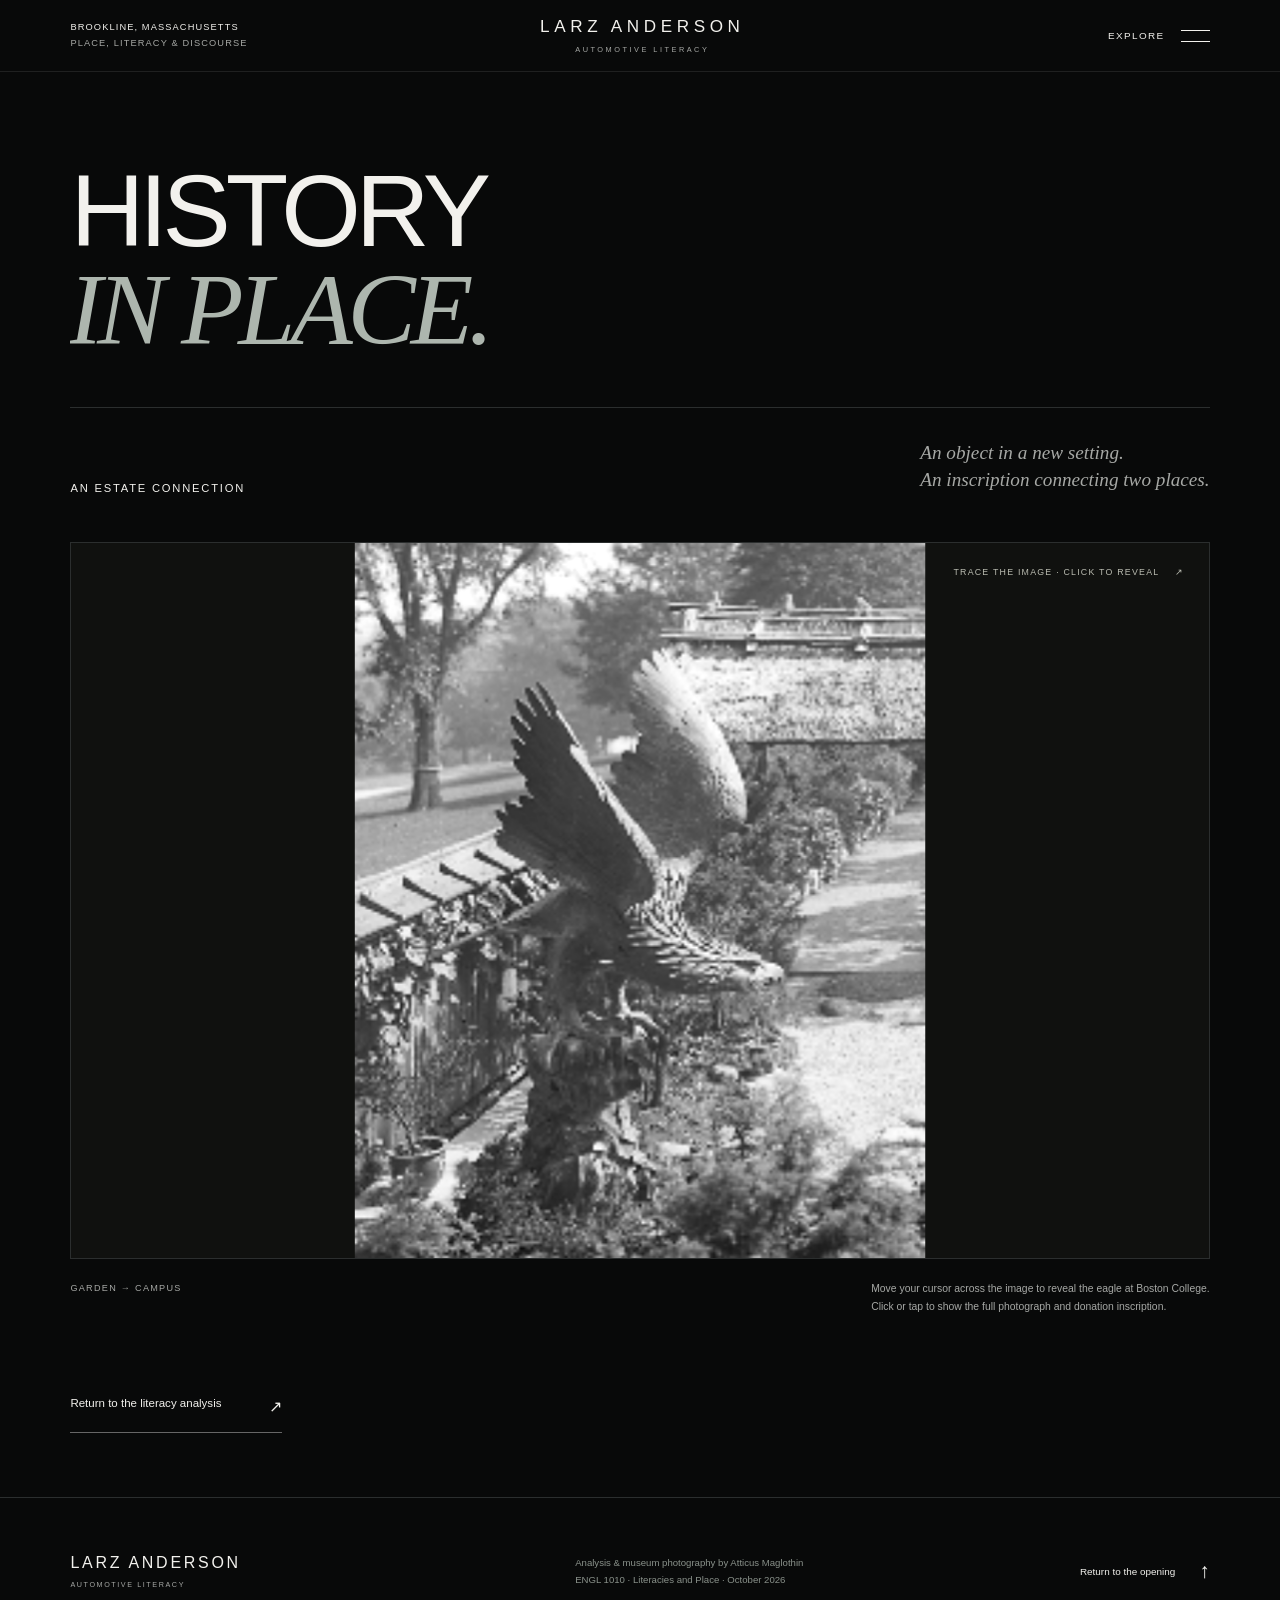
==== fun-facts.html @ d2d82627 "Replace fire intro with Huracan quote tow and add typographic tire trails" ====
<!doctype html><html lang="en"><head><meta charset="utf-8"><meta name="viewport" content="width=device-width, initial-scale=1, viewport-fit=cover"><meta name="theme-color" content="#080909"><meta name="description" content="A donation inscription connects the Larz Anderson Estate and Boston College."><title>An Estate Connection — Larz Anderson</title><link rel="stylesheet" href="styles.css?v=drive-20261023"><script src="script.js?v=discourse-20261013" defer></script><script type="module" src="fluid-reveal.js?v=liquid-size-20261013"></script><script type="module" src="car-cursor.mjs?v=quote-trails-20261023"></script><script type="module" src="scroll-scenes.mjs?v=scenes-1"></script></head><body class="facts-page"><a class="skip-link" href="#factsContent">Skip to content</a>
<header class="site-header" id="siteHeader">
 <a class="header-location" href="index.html#mainContent">Brookline, Massachusetts<span>Place, literacy &amp; discourse</span></a>
 <a class="site-title" href="index.html#scrollSequence" aria-label="Larz Anderson — Introduction">LARZ ANDERSON<span>AUTOMOTIVE LITERACY</span></a>
 <button class="menu-toggle" id="menuToggle" type="button" aria-label="Open navigation" aria-expanded="false" aria-controls="siteNavigation"><span class="menu-word">Explore</span><span class="menu-lines" aria-hidden="true"><i></i><i></i></span></button>
 <nav class="site-navigation" id="siteNavigation" aria-label="Main navigation" hidden>
  <div class="navigation-heading"><p class="eyebrow">Literacy at Larz Anderson</p><p>A place to learn automotive culture.</p></div>
  <div class="navigation-links">
   <a href="index.html#mainContent"><span>01</span>The argument<i>↗</i></a>
   <a href="index.html#museum"><span>02</span>Museum &amp; history<i>↗</i></a>
   <a href="index.html#analysis"><span>03</span>Language &amp; expertise<i>↗</i></a>
   <a href="index.html#place"><span>04</span>Place &amp; participation<i>↗</i></a>
   <a href="fun-facts.html"><span>05</span>Estate connection<i>↗</i></a>
  </div><p class="navigation-credit">Atticus Maglothin / ENGL 1010 / Fall 2026</p>
 </nav>
</header>
<main id="factsContent"><section class="section-wrap fact-introduction"><h1 data-text-reveal>HISTORY<br><em>IN PLACE.</em></h1><div class="fact-meta"><h2>An estate connection</h2><p>An object in a new setting.<br>An inscription connecting two places.</p></div></section>
<section class="section-wrap fact-stage" aria-label="Interactive eagle photograph"><button class="eagle-card" id="eagleReveal" type="button" aria-label="Reveal the Boston College eagle and its donation inscription: Donated by Larz Anderson Estate 1954" aria-pressed="false">
        <img class="eagle-base" src="assets/eagle-garden.jpg" alt="The eagle in the Andersons’ Japanese garden before its later setting at Boston College." width="201" height="252">
        <canvas class="eagle-canvas" aria-hidden="true"></canvas>
        <span class="eagle-hint">Trace the image · Click to reveal <span aria-hidden="true">↗</span></span>
        <span class="eagle-fallback-caption">Donated by Larz Anderson Estate <strong>1954</strong></span>
      </button><div class="fact-instruction"><span>Garden → Campus</span><p>Move your cursor across the image to reveal the eagle at Boston College.<br>Click or tap to show the full photograph and donation inscription.</p></div></section>
<div class="section-wrap fact-return"><a class="text-link" href="index.html#mainContent">Return to the literacy analysis <span>↗</span></a></div></main><footer class="site-footer"><a class="footer-wordmark" href="index.html#mainContent">LARZ ANDERSON<span>AUTOMOTIVE LITERACY</span></a><div><p>Analysis &amp; museum photography by Atticus Maglothin</p><p>ENGL 1010 · Literacies and Place · October 2026</p></div><a class="back-top" href="index.html#scrollSequence">Return to the opening <span>↑</span></a></footer></body></html>
---- styles.css ----
:root{--bg:#080909;--panel:#0e1011;--text:#f2f1ed;--muted:#a6a8a5;--line:#2b2e2e;--accent:#c1b399;--header-height:72px;--intro-scroll-length:580vh;--gutter:clamp(1.4rem,5.5vw,6rem);--ease:cubic-bezier(.2,.75,.2,1)}
.car-cursor-layer{position:fixed;inset:0;width:100vw;height:100vh;z-index:1000;pointer-events:none!important;user-select:none;contain:strict}.has-car-cursor,.has-car-cursor *{cursor:none!important}@media print{.car-cursor-layer{display:none!important}}
*{box-sizing:border-box}html{background:var(--bg);scroll-padding-top:calc(var(--header-height) + 22px)}body{margin:0;padding-top:var(--header-height);background:var(--bg);color:var(--text);font-family:"Helvetica Neue",Helvetica,Arial,sans-serif;-webkit-font-smoothing:antialiased}button,a{-webkit-tap-highlight-color:transparent}button{font:inherit}a{color:inherit;text-decoration:none}button{color:inherit}button,a,summary{touch-action:manipulation}a:focus-visible,button:focus-visible,summary:focus-visible{outline:1px solid var(--accent);outline-offset:7px}::selection{background:#c1b399;color:#080909}h1,h2,h3,p,figure{margin:0}em{font-family:Georgia,"Times New Roman",serif;font-weight:400}h1,h2,h3{font-weight:400}img{max-width:100%}.skip-link{position:fixed;z-index:200;top:-100px;left:1rem;padding:1rem;background:var(--text);color:var(--bg)}.skip-link:focus{top:1rem}
.site-header{position:fixed;inset:0 0 auto;height:var(--header-height);z-index:80;display:grid;grid-template-columns:1fr auto 1fr;align-items:center;padding:0 var(--gutter);border-bottom:1px solid #ffffff18;background:#080909;transition:background 250ms,border-color 250ms}.site-header.is-scrolled{background:#080909f2;backdrop-filter:blur(12px);border-color:#ffffff20}.header-location{justify-self:start;font-size:.58rem;letter-spacing:.12em;text-transform:uppercase;line-height:1.7}.header-location span{display:block;color:var(--muted)}.site-title{display:block;text-align:center;font-size:1.07rem;letter-spacing:.27em;font-weight:500;padding-left:.27em}.site-title span{display:block;margin-top:.45rem;font-size:.46rem;letter-spacing:.34em;color:var(--muted)}.menu-toggle{display:flex;align-items:center;gap:1rem;justify-self:end;background:none;border:0;padding:1rem 0 1rem 1rem;cursor:pointer}.menu-word{font-size:.62rem;letter-spacing:.14em;text-transform:uppercase}.menu-lines{width:29px;height:12px;display:flex;flex-direction:column;justify-content:space-between}.menu-lines i{display:block;width:100%;height:1px;background:var(--text);transition:transform 250ms}.menu-toggle[aria-expanded=true] .menu-lines i:first-child{transform:translateY(5.5px) rotate(45deg)}.menu-toggle[aria-expanded=true] .menu-lines i:last-child{transform:translateY(-5.5px) rotate(-45deg)}.menu-open{overflow:hidden}.site-navigation[hidden]{display:none}.site-navigation{position:fixed;top:var(--header-height);left:0;right:0;height:calc(100dvh - var(--header-height));background:#080909;display:grid;grid-template-columns:1fr 1.3fr;gap:4vw;align-content:center;padding:4vh var(--gutter);overflow:auto;animation:menuIn .35s var(--ease)}.navigation-heading>p:last-child{font:italic clamp(1.3rem,2.7vw,2.7rem)/1.3 Georgia,serif;max-width:10ch;margin-top:1.8rem;color:#b9b9b3}.navigation-links a{display:flex;align-items:baseline;gap:1.2rem;padding:clamp(.8rem,2.2vh,1.4rem) 0;border-bottom:1px solid var(--line);font-size:clamp(1.2rem,2.8vw,2.6rem);letter-spacing:-.035em;transition:color .2s}.navigation-links a>span{font:400 .58rem Arial,sans-serif;letter-spacing:.04em;color:var(--muted)}.navigation-links a i{font-size:1.1rem;margin-left:auto;font-style:normal;color:#888e8a;transition:transform .3s}.navigation-links a:hover{color:var(--accent)}.navigation-links a:hover i{transform:translate(4px,-4px)}.navigation-credit{grid-column:1/-1;font-size:.58rem;letter-spacing:.1em;text-transform:uppercase;color:var(--muted);margin-top:2rem}@keyframes menuIn{from{opacity:0;transform:translateY(-10px)}to{opacity:1;transform:none}}
.loading-screen{position:fixed;inset:0;z-index:90;background:#080909;display:flex;align-items:center;justify-content:center;flex-direction:column;transition:opacity .45s,visibility .45s}.loading-screen.is-hidden{opacity:0;visibility:hidden;pointer-events:none}.loading-name{font-size:clamp(1rem,2.4vw,1.8rem);letter-spacing:.3em}.loading-label{font-size:.5rem;letter-spacing:.25em;text-transform:uppercase;color:var(--muted)}.loading-line{width:100px;height:1px;margin:2rem 0;background:#333;position:relative;overflow:hidden}.loading-line:after{content:"";position:absolute;inset:0;background:#ddd;animation:loadLine 1.5s infinite cubic-bezier(.4,0,.2,1)}@keyframes loadLine{from{transform:translateX(-101%)}to{transform:translateX(101%)}}
.scroll-sequence{height:var(--intro-scroll-length);background:#000}.intro-stage{position:sticky;top:var(--header-height);height:calc(100svh - var(--header-height));overflow:hidden}.intro-video{width:100%;height:100%;object-fit:contain;background:#000;pointer-events:none}.intro-bottom{position:absolute;inset:auto var(--gutter) 2.5rem;display:flex;align-items:center;justify-content:space-between;gap:1rem}.scroll-cue{display:flex;align-items:center;gap:1rem;font-size:.58rem;text-transform:uppercase;letter-spacing:.14em;text-shadow:0 1px 8px #000}.scroll-cue{transition:opacity .3s}.scroll-cue.is-hidden{opacity:0}.scroll-cue-line{display:block;width:1px;height:40px;background:linear-gradient(#fff,#ffffff20)}.intro-progress{position:absolute;bottom:0;left:0;right:0;height:2px;background:#ffffff16}.intro-progress span{display:block;height:100%;transform:scaleX(0);transform-origin:left;background:var(--accent)}.intro-unavailable{height:calc(100svh - var(--header-height))}
main{position:relative;background:var(--bg)}.project-hero{min-height:760px;height:calc(100svh + 60px);max-height:1100px;position:relative;display:flex;align-items:flex-end;isolation:isolate;overflow:hidden}.hero-photo-open{position:absolute;inset:0;z-index:-2;display:block;width:100%;height:100%;padding:0;border:0;border-radius:0;background:none;cursor:zoom-in}.hero-photo-open:focus-visible{outline-offset:-8px}.hero-image{position:absolute;inset:0;width:100%;height:100%;object-fit:cover;object-position:center 43%;z-index:-2}.hero-shade{pointer-events:none;position:absolute;inset:0;z-index:-1;background:linear-gradient(180deg,#08090920 0%,#08090910 20%,#08090990 54%,#080909f0 100%)}.hero-content{pointer-events:none;width:100%;padding:6rem var(--gutter) 4.5rem}.eyebrow{font-size:.61rem;line-height:1.7;letter-spacing:.17em;text-transform:uppercase;color:var(--accent)}.hero-content>.eyebrow{color:#deded7}.hero-content h1{font-size:clamp(4rem,10.1vw,10rem);line-height:.91;letter-spacing:-.065em;font-weight:400;margin-top:2.6rem}.hero-content h1>span{color:#ffffffd1}.hero-bottom{display:flex;justify-content:space-between;align-items:flex-end;margin-top:2.6rem;gap:2rem}.hero-bottom>p:first-child{font-size:clamp(1.1rem,1.9vw,1.7rem);line-height:1.45;letter-spacing:-.015em}.hero-bottom em{color:#c4c5bd}.hero-byline{font-size:.58rem;letter-spacing:.14em;text-transform:uppercase;line-height:1.9;color:#b6bbb5}.chapter-nav{display:grid;grid-template-columns:repeat(4,1fr);margin:0 var(--gutter);border-bottom:1px solid var(--line)}.chapter-nav a{position:relative;display:flex;align-items:center;gap:1.1rem;padding:1.9rem .7rem;font-size:.69rem;color:var(--muted)}.chapter-nav a>span{font-size:.52rem;color:var(--accent)}.chapter-nav a:after{content:"";position:absolute;bottom:-1px;height:1px;background:var(--text);left:0;width:100%;transform:scaleX(0);transform-origin:left;transition:transform .3s}.chapter-nav a:hover:after,.chapter-nav a[aria-current]:after{transform:scaleX(1)}.chapter-nav a:hover,.chapter-nav a[aria-current]{color:var(--text)}
.section-wrap{max-width:1600px;width:100%;margin-inline:auto;padding-inline:var(--gutter)}.introduction{display:grid;grid-template-columns:1fr 1fr;gap:8vw;padding-block:clamp(6rem,11vw,11rem)}.introduction h2{font-size:clamp(2.5rem,4.6vw,4.7rem);line-height:1.03;letter-spacing:-.045em;margin-top:2rem}.introduction h2 em{letter-spacing:-.065em;color:#b8bcb6}.prose{font-size:clamp(.97rem,1.08vw,1.07rem);line-height:1.9;color:#bdc1bc;max-width:68ch}.prose p{margin-bottom:1.7rem}.prose p:last-child{margin-bottom:0}.prose a{text-decoration:underline;text-underline-offset:.2em}.chapter{padding-block:clamp(4rem,7vw,7rem);border-top:1px solid var(--line);overflow:clip}.chapter-heading{margin-bottom:clamp(3rem,6vw,6rem)}.chapter-heading .eyebrow span{display:inline-block;margin-right:1rem;color:#f2f1ed}.chapter-heading h2{margin-top:2rem;font-size:clamp(3.5rem,7.5vw,7.6rem);line-height:.94;letter-spacing:-.05em}.chapter-heading h2 em{letter-spacing:-.07em;color:#b4b9b2}.chapter-tonal{background:#0e1011}.cinema-wide{padding:0 2vw}.cinema-wide .photo-open{aspect-ratio:2/1}.cinema-wide .photo-open img{width:100%;height:100%;object-fit:cover;object-position:center 45%}.cinema-wide figcaption{padding-inline:3.5vw}.split-story{display:grid;grid-template-columns:minmax(0,1fr) minmax(0,1fr);gap:clamp(2.5rem,7vw,7rem);align-items:start;margin-top:clamp(4rem,7vw,7rem)}.split-story>.project-photo,.split-story>.portrait-column{position:sticky;top:120px}.portrait-column{width:78%;margin-inline:auto}.portrait img{max-height:740px;object-fit:contain;width:100%;background:#090a0a}.offset-gallery{display:grid;grid-template-columns:1.6fr 1fr;align-items:end;gap:8vw;margin-top:clamp(5rem,9vw,9rem)}.image-note{font-size:clamp(1.2rem,2.6vw,2.5rem);letter-spacing:-.03em;line-height:1.4;padding-bottom:2rem}.image-note em{color:var(--muted)}.discourse-story{margin-top:0}.story-gap{margin-top:clamp(6rem,10vw,10rem)}.split-story h3{margin:1.8rem 0 2.1rem;font-size:clamp(1.8rem,3.4vw,3.3rem);line-height:1.09;letter-spacing:-.04em}.detail-gallery{display:grid;grid-template-columns:1fr 1fr;gap:2rem;margin-top:clamp(5rem,9vw,9rem)}.detail-gallery>.project-photo:nth-child(2){padding-top:8rem}.place-story{margin-top:0}.place-story>.portrait{width:75%;margin-left:auto}.closing-statement{margin-top:clamp(6rem,11vw,11rem);padding-top:clamp(4rem,7vw,7rem);border-top:1px solid var(--line);text-align:center}.closing-statement h3{font-size:clamp(2.5rem,6vw,6rem);line-height:1.03;letter-spacing:-.045em;margin-top:2rem}.closing-statement .prose{margin:3.5rem auto 0;text-align:left;max-width:76ch}
.project-photo{margin:0;min-width:0}.photo-open{display:block;position:relative;width:100%;padding:0;border:0;border-radius:0;background:#16191a;overflow:hidden;cursor:zoom-in;text-align:left}.photo-open img{display:block;width:100%;height:auto;transform:scale(1);transition:transform 1.1s var(--ease)}.photo-open:hover img{transform:scale(1.025)}.project-photo figcaption{display:flex;justify-content:space-between;gap:1rem;margin-top:1rem;color:#a8ada7;font-size:.57rem;line-height:1.7;letter-spacing:.04em}.project-photo figcaption span{color:#777e77;white-space:nowrap}.media-frame.is-pending{clip-path:inset(0 100% 0 0)}.media-frame.is-pending img{transform:scale(1.07)}.media-frame.is-revealed{animation:imageWipe 950ms var(--ease) both}.media-frame.is-revealed img{animation:imageSettle 1.45s var(--ease) backwards}[data-text-reveal].is-pending{opacity:0;transform:translateY(24px)}[data-text-reveal].is-revealed{animation:textEnter .8s var(--ease) both}@keyframes imageWipe{from{clip-path:inset(0 100% 0 0)}to{clip-path:inset(0 0 0 0)}}@keyframes imageSettle{from{transform:scale(1.07)}to{transform:scale(1)}}@keyframes textEnter{from{opacity:0;transform:translateY(24px)}to{opacity:1;transform:translateY(0)}}
.fact-teaser{display:flex;justify-content:space-between;align-items:flex-end;gap:3rem;padding:clamp(5rem,9vw,9rem) var(--gutter);background:linear-gradient(110deg,#171b1d,#0a0b0c);border-block:1px solid #ffffff1c;overflow:hidden}.teaser-title{font-size:clamp(3rem,6vw,6rem);line-height:.98;letter-spacing:-.05em;margin-top:2rem}.teaser-title em{color:#aeb7b2;transition:color .3s}.teaser-link{display:flex;align-items:center;gap:2rem;white-space:nowrap;font-size:.65rem;letter-spacing:.08em;padding-bottom:.8rem;border-bottom:1px solid #777e77}.teaser-link i{font:normal 1.6rem Arial;transition:transform .3s}.fact-teaser:hover i{transform:translate(4px,-4px)}.fact-teaser:hover em{color:var(--text)}.project-about{display:grid;grid-template-columns:1fr 1fr;gap:8vw;padding-block:clamp(5rem,8vw,8rem)}.project-about h2{margin-top:1.7rem;font-size:clamp(2rem,3.6vw,3.5rem);line-height:1.1;letter-spacing:-.04em}.photo-credit{margin-top:2rem;color:#7f8881;font-size:.65rem;line-height:1.8}.sources-section{padding-bottom:6rem}.sources-disclosure{margin-top:1rem;border-block:1px solid var(--line)}.sources-disclosure summary{display:flex;align-items:center;justify-content:space-between;list-style:none;cursor:pointer;padding:2rem 0}.sources-disclosure summary::-webkit-details-marker{display:none}.sources-disclosure h2{font-size:clamp(1.8rem,2.9vw,2.6rem);letter-spacing:-.035em}.disclosure-icon{font-size:1.8rem;color:var(--muted);font-weight:200;transition:transform .25s}.sources-disclosure[open] .disclosure-icon{transform:rotate(45deg)}.works-cited{list-style:none;max-width:95ch;padding:0 0 2rem;margin:0;display:grid;gap:1.5rem;font-size:.83rem;line-height:1.85;color:var(--muted)}.works-cited li{padding-left:1.3rem;text-indent:-1.3rem;overflow-wrap:anywhere}.works-cited a{color:#c1b399;text-decoration:underline;text-underline-offset:.2em}.site-footer{display:grid;grid-template-columns:1fr 1fr auto;align-items:center;gap:3rem;border-top:1px solid var(--line);padding:3.5rem var(--gutter)}.footer-wordmark{font-size:1rem;letter-spacing:.17em}.footer-wordmark span{display:block;font-size:.45rem;margin-top:.5rem;color:var(--muted);letter-spacing:.22em}.site-footer p{font-size:.6rem;color:#8a928b;line-height:1.8}.back-top{font-size:.62rem;display:flex;align-items:center;gap:1.5rem}.back-top span{font-size:1.3rem}.photo-viewing{overflow:hidden}.photo-dialog{width:min(1500px,96vw);max-width:none;max-height:96svh;padding:4rem 2rem 1.5rem;background:#080909;color:var(--text);border:1px solid #ffffff30}.photo-dialog:not([open]){display:none}.photo-dialog::backdrop{background:#000e;backdrop-filter:blur(6px)}.photo-dialog figure{margin:0}.photo-dialog img{display:block;width:100%;height:76svh;object-fit:contain}.photo-dialog figcaption{font-size:.68rem;color:var(--muted);margin-top:1rem;line-height:1.6}.photo-close{position:absolute;top:.5rem;right:1rem;display:flex;gap:1.5rem;align-items:center;background:none;border:0;padding:.6rem;font-size:.6rem;text-transform:uppercase;letter-spacing:.1em;cursor:pointer}.photo-close span{font-size:1.7rem}
.fact-introduction{padding-top:clamp(4rem,7vw,7rem);padding-bottom:3rem}.fact-introduction h1{font-size:clamp(3.5rem,8vw,8rem);line-height:.96;letter-spacing:-.05em;margin-top:2rem}.fact-introduction h1 em{color:#adb6ae}.fact-meta{display:flex;justify-content:space-between;gap:2rem;align-items:end;margin-top:3rem;border-top:1px solid var(--line);padding-top:2rem}.fact-meta h2{font-size:.7rem;letter-spacing:.16em;text-transform:uppercase}.fact-meta>p{font:italic 1.2rem/1.4 Georgia,serif;color:var(--muted)}.eagle-card{position:relative;width:100%;height:clamp(440px,56vw,780px);display:block;overflow:hidden;padding:0;border:1px solid var(--line);border-radius:0;background:#10110f;color:var(--text);cursor:crosshair;touch-action:pan-y;user-select:none;-webkit-user-select:none}.eagle-base,.eagle-canvas{position:absolute;inset:0;width:100%;height:100%}.eagle-base{object-fit:contain;filter:grayscale(1);pointer-events:none}.eagle-canvas{pointer-events:none}.eagle-hint{position:absolute;top:1.5rem;right:1.5rem;display:flex;gap:1rem;font-size:.55rem;letter-spacing:.14em;text-transform:uppercase;color:#bbbdb2;pointer-events:none;transition:opacity .2s}.eagle-card:hover .eagle-hint,.eagle-card.is-revealed .eagle-hint{opacity:0}.eagle-fallback-caption{display:none}.eagle-card.has-image-error .eagle-fallback-caption{display:block;position:absolute;bottom:2rem;width:100%;text-align:center;font:1.5rem Georgia,serif}.eagle-fallback-caption strong{display:block;font-size:3rem;font-weight:400}.fact-instruction{display:flex;justify-content:space-between;gap:2rem;margin-top:1.3rem;color:var(--muted);font-size:.65rem;line-height:1.8}.fact-instruction>span{font-size:.57rem;letter-spacing:.14em;text-transform:uppercase}.fact-return{padding-block:4rem}.text-link{display:inline-flex;gap:3rem;font-size:.72rem;padding:1rem 0;border-bottom:1px solid #666}.text-link span{font-size:1rem}
@media(min-width:1700px){.hero-content{max-width:1700px;margin:auto}.fact-teaser{padding-inline:max(var(--gutter),calc((100vw - 1420px)/2))}}
@media(max-width:1000px){.header-location{font-size:.48rem}.site-title{font-size:.85rem}.split-story{gap:3rem}.portrait-column{width:90%}.site-footer{grid-template-columns:1fr 1fr}.back-top{grid-column:1/-1}.navigation-heading{display:none}.site-navigation{grid-template-columns:1fr}.navigation-links{max-width:750px;width:100%;margin:auto}}
@media(max-width:760px){:root{--header-height:64px;--intro-scroll-length:480vh;--gutter:1.4rem}html{scroll-padding-top:calc(var(--header-height) + 18px)}.site-header{grid-template-columns:1fr auto;padding-inline:1.3rem}.header-location{display:none}.site-title{text-align:left;justify-self:start;font-size:.81rem;letter-spacing:.18em;padding:0}.site-title span{font-size:.39rem;letter-spacing:.22em}.menu-word{display:none}.menu-toggle{padding:1rem}.menu-lines{width:24px}.site-navigation{padding:1.5rem var(--gutter)}.navigation-links a{font-size:1.55rem;padding:1.1rem 0}.navigation-credit{font-size:.5rem;margin-top:1rem}.intro-bottom{bottom:1.6rem;gap:.7rem}.scroll-cue{font-size:.48rem;letter-spacing:.08em;gap:.7rem}.scroll-cue-line{height:25px}.project-hero{min-height:650px;max-height:850px;height:90svh}.hero-image{object-position:49% center}.hero-content{padding:4rem var(--gutter) 2.8rem}.hero-content>.eyebrow{font-size:.47rem;letter-spacing:.09em}.hero-content h1{font-size:clamp(2.5rem,11.7vw,5.5rem);margin-top:1.8rem;letter-spacing:-.055em}.hero-bottom{align-items:start;flex-direction:column;gap:1.5rem;margin-top:1.9rem}.hero-bottom>p:first-child{font-size:1.15rem}.hero-byline{font-size:.46rem;line-height:1.7}.chapter-nav{grid-template-columns:1fr 1fr}.chapter-nav a{padding:1.2rem .2rem;font-size:.6rem;gap:.8rem;border-bottom:1px solid var(--line)}.chapter-nav a:after{bottom:0}.chapter-nav{border-bottom:0}.introduction,.split-story,.project-about{grid-template-columns:1fr;gap:2.5rem}.introduction{padding-block:5rem}.introduction h2{font-size:clamp(2.6rem,10vw,3.1rem)}.prose{font-size:.97rem;line-height:1.85}.chapter-heading h2{font-size:clamp(2.5rem,11.6vw,5.5rem)}.chapter-heading{margin-bottom:3rem}.eyebrow{font-size:.51rem;letter-spacing:.12em}.chapter{padding-block:4rem}.cinema-wide{padding-inline:0}.cinema-wide .photo-open{aspect-ratio:1.3/1}.cinema-wide figcaption{padding-inline:var(--gutter)}.split-story{margin-top:3rem}.split-story>.project-photo,.split-story>.portrait-column{position:static}.split-story>.portrait-column{order:2;width:82%;max-width:370px}.portrait img{max-height:540px}.offset-gallery{grid-template-columns:1fr;gap:2rem;margin-top:4rem}.image-note{font-size:1.8rem;padding:0}.discourse-story{margin-top:0}.story-gap{margin-top:5rem}.story-gap>.project-photo{order:2}.detail-gallery{grid-template-columns:1fr;gap:2.5rem;margin-top:4rem}.detail-gallery>.project-photo:nth-child(2){padding-top:0}.place-story>.portrait{width:82%;margin:auto;max-width:370px}.project-photo figcaption{font-size:.52rem;gap:.5rem}.project-photo figcaption span{font-size:.45rem}.closing-statement{margin-top:5rem;padding-top:4rem}.closing-statement h3{font-size:2.8rem}.closing-statement .prose{margin-top:2.5rem}.fact-teaser{align-items:start;flex-direction:column;padding-block:4.5rem;gap:2.5rem}.teaser-title{font-size:3.4rem}.teaser-link{font-size:.6rem}.project-about{padding-block:4.5rem}.sources-section{padding-bottom:4rem}.works-cited{font-size:.77rem}.site-footer{grid-template-columns:1fr;gap:2rem;padding-block:3rem}.photo-dialog{width:100vw;max-height:100svh;padding:4rem .7rem 1rem}.photo-dialog img{height:70svh}.fact-introduction{padding-top:4rem}.fact-introduction h1{font-size:clamp(3rem,12vw,5.2rem)}.fact-meta{align-items:start;flex-direction:column;gap:1.2rem;margin-top:2rem}.fact-meta>p{font-size:1rem}.eagle-card{height:470px;cursor:pointer}.eagle-hint{font-size:0;right:1rem;top:1rem}.eagle-hint:before{content:'Tap to reveal';font-size:.5rem}.eagle-hint>span{display:none}.fact-instruction{flex-direction:column;gap:.7rem}.fact-instruction p{font-size:.6rem}}
@media(prefers-reduced-motion:reduce){:root{--intro-scroll-length:calc(100svh - var(--header-height))}*,*:before,*:after{animation:none!important;transition:none!important;scroll-behavior:auto!important}.scroll-cue,.intro-progress{display:none}.intro-bottom{justify-content:flex-end}.media-frame.is-pending,[data-text-reveal].is-pending{clip-path:none;opacity:1;transform:none}.media-frame img,.photo-open:hover img{transform:none}.eagle-hint{font-size:0}.eagle-hint:before{content:'Select to reveal';font-size:.55rem}}
@media print{body{padding-top:0}.site-header,.scroll-sequence,.chapter-nav,.fact-teaser,.site-footer,.photo-dialog,.skip-link{display:none!important}body,main,.chapter-tonal{background:#fff;color:#000}.project-hero{height:auto;min-height:0;padding:2rem 0}.hero-image,.hero-shade{display:none}.hero-content{padding:0}.hero-content h1,.hero-content h1>span{font-size:40pt;color:#000}.prose,.eyebrow,.hero-bottom em,.hero-byline{color:#333}.media-frame.is-pending,[data-text-reveal].is-pending{clip-path:none;opacity:1;transform:none}.section-wrap{padding:1rem}.chapter{padding:2rem 0}.split-story>.project-photo,.split-story>.portrait-column{position:static}.chapter-heading h2{font-size:30pt}.sources-disclosure>ol{display:block!important}.sources-disclosure summary{display:block}}

/* Titles stand on their own, without numbered labels. */
.introduction h2,.chapter-heading h2,.fact-introduction h1,.closing-statement h3,.project-about h2,.teaser-title,.hero-content h1{margin-top:0}
.split-story h3{margin-top:0}

.has-scroll-scenes [data-scene="history"] .media-frame.is-revealed{animation:historyShutter 1.1s var(--ease) both}
.has-scroll-scenes [data-scene="discourse"] .media-frame.is-revealed{animation:discourseDiagonal 1.05s var(--ease) both}
.has-scroll-scenes [data-scene="place"] .media-frame.is-revealed{animation:placeCurtain 1.1s var(--ease) both}
.has-scroll-scenes [data-scene="introduction"] [data-text-reveal].is-revealed{animation:introductionTitle .9s var(--ease) both}
.has-scroll-scenes [data-scene="history"] [data-text-reveal].is-revealed{animation:historyTitle .95s var(--ease) both}
.has-scroll-scenes [data-scene="discourse"] [data-text-reveal].is-revealed{animation:discourseTitle .9s var(--ease) both}
.has-scroll-scenes [data-scene="place"] [data-text-reveal].is-revealed{animation:placeTitle 1s var(--ease) both}
.has-scroll-scenes [data-scene="facts-title"] [data-text-reveal].is-revealed{animation:introductionTitle 1s var(--ease) both}
.has-scroll-scenes .chapter-heading h2 em,.has-scroll-scenes .fact-introduction h1 em{display:inline-block}
.has-scroll-scenes [data-scene="history"] .chapter-heading h2 em{translate:var(--scene-drift,0px) 0}
.has-scroll-scenes [data-scene="discourse"] .chapter-heading h2 em{translate:calc(-1 * var(--scene-drift,0px)) 0}
.has-scroll-scenes [data-scene="place"] .chapter-heading h2 em{translate:0 calc(var(--scene-drift,0px) * .5)}
.has-scroll-scenes [data-scene="facts-title"] h1 em{translate:calc(-1 * var(--scene-drift,0px)) 0}
.has-scroll-scenes .scene-pending{opacity:0;transform:translateY(16px)}
.has-scroll-scenes .scene-visible{animation:proseFlow .75s var(--ease) both;animation-delay:var(--scene-delay,0ms)}
.has-scroll-scenes [data-scene="discourse"] .prose>.scene-visible{animation-name:discourseFlow}
.has-scroll-scenes [data-scene="teaser"] .teaser-title.scene-visible{animation:teaserTitle 1s var(--ease) both}
.has-scroll-scenes [data-scene="about"] h2.scene-visible{animation:historyTitle .9s var(--ease) both}
.has-scroll-scenes [data-scene="facts-photo"].scene-pending{transform:none;clip-path:inset(10% 24%)}
.has-scroll-scenes [data-scene="facts-photo"].scene-visible{animation:factFrame 1.05s var(--ease) both}
@keyframes historyShutter{from{clip-path:inset(49.8% 0 49.8% 0)}to{clip-path:inset(0)}}
@keyframes discourseDiagonal{from{clip-path:polygon(0 0,-20% 0,0 100%,0 100%)}to{clip-path:polygon(0 0,100% 0,120% 100%,0 100%)}}
@keyframes placeCurtain{from{clip-path:inset(100% 0 0 0)}to{clip-path:inset(0)}}
@keyframes introductionTitle{from{opacity:0;clip-path:inset(0 0 100% 0);transform:translateY(26px)}to{opacity:1;clip-path:inset(0);transform:translateY(0)}}
@keyframes historyTitle{from{opacity:0;transform:translateX(-26px);letter-spacing:-.075em}to{opacity:1;transform:translateX(0)}}
@keyframes discourseTitle{from{opacity:0;clip-path:inset(0 100% 0 0);transform:translateX(16px)}to{opacity:1;clip-path:inset(0);transform:translateX(0)}}
@keyframes placeTitle{from{opacity:0;transform:translateY(34px)}to{opacity:1;transform:translateY(0)}}
@keyframes proseFlow{from{opacity:0;transform:translateY(16px)}to{opacity:1;transform:translateY(0)}}
@keyframes discourseFlow{from{opacity:0;transform:translateX(14px)}to{opacity:1;transform:translateX(0)}}
@keyframes teaserTitle{from{opacity:0;clip-path:inset(0 100% 0 0);transform:translateX(-18px)}to{opacity:1;clip-path:inset(0);transform:translateX(0)}}
@keyframes factFrame{from{opacity:0;clip-path:inset(10% 24%)}to{opacity:1;clip-path:inset(0)}}
@media(max-width:760px){.has-scroll-scenes .chapter-heading h2 em,.has-scroll-scenes .fact-introduction h1 em{translate:none}}
@media(prefers-reduced-motion:reduce){.has-scroll-scenes .scene-pending,.has-scroll-scenes .scene-visible{opacity:1!important;transform:none!important;clip-path:none!important}.has-scroll-scenes .chapter-heading h2 em,.has-scroll-scenes .fact-introduction h1 em{translate:none!important}}
@media print{.scene-pending,.scene-visible{opacity:1!important;transform:none!important;clip-path:none!important}.chapter-heading h2 em,.fact-introduction h1 em{translate:none!important}}


/* One right-to-left towing pass reveals the title page and retires the aerial. */
html.intro-drive-running{overflow:hidden;scroll-behavior:auto;overflow-anchor:none}
.intro-drive-running body{position:fixed;inset:0;overflow:hidden;padding-right:var(--drive-scrollbar,0px)}
.intro-drive-layer{position:fixed;inset:var(--header-height) var(--drive-scrollbar,0px) 0 0;z-index:79;pointer-events:none;overflow:hidden;contain:layout paint;isolation:isolate}
.intro-drive-layer .intro-stage{position:absolute;inset:0;height:100%;background:#000;will-change:clip-path}
.intro-drive-layer .intro-bottom,.intro-drive-layer .intro-progress{display:none}
.intro-drive-rig{position:absolute;left:0;top:52%;width:min(1000px,calc(100vw - 32px));display:flex;align-items:center;will-change:transform;filter:drop-shadow(0 12px 20px #0008)}
.intro-drive-car{flex:0 0 auto;width:clamp(100px,25vw,270px);height:auto;display:block;position:relative;z-index:1}
.intro-drive-rope{flex:0 0 clamp(14px,3vw,38px);height:1px;background:#d7d5bf;box-shadow:0 1px 1px #000;transform:rotate(-3deg);transform-origin:left center}
.intro-drive-quote{flex:1;min-width:0;margin:0;padding:clamp(16px,2vw,28px) clamp(15px,2.6vw,36px);border-left:2px solid #bbdf40;background:linear-gradient(105deg,#080b0df5,#080b0de6);color:#f5f5e9;font:italic 500 clamp(16px,2.25vw,30px)/1.32 Georgia,serif;letter-spacing:-.025em;text-wrap:pretty;clip-path:polygon(0 0,100% 0,97% 50%,100% 100%,0 100%)}
.intro-drive-running .project-hero,.intro-consumed .project-hero{height:calc(100svh - var(--header-height));min-height:0;max-height:none}
.intro-drive-running .car-cursor-layer{visibility:hidden}
@media print{.intro-drive-layer{display:none!important}.intro-consumed .project-hero{height:auto}}
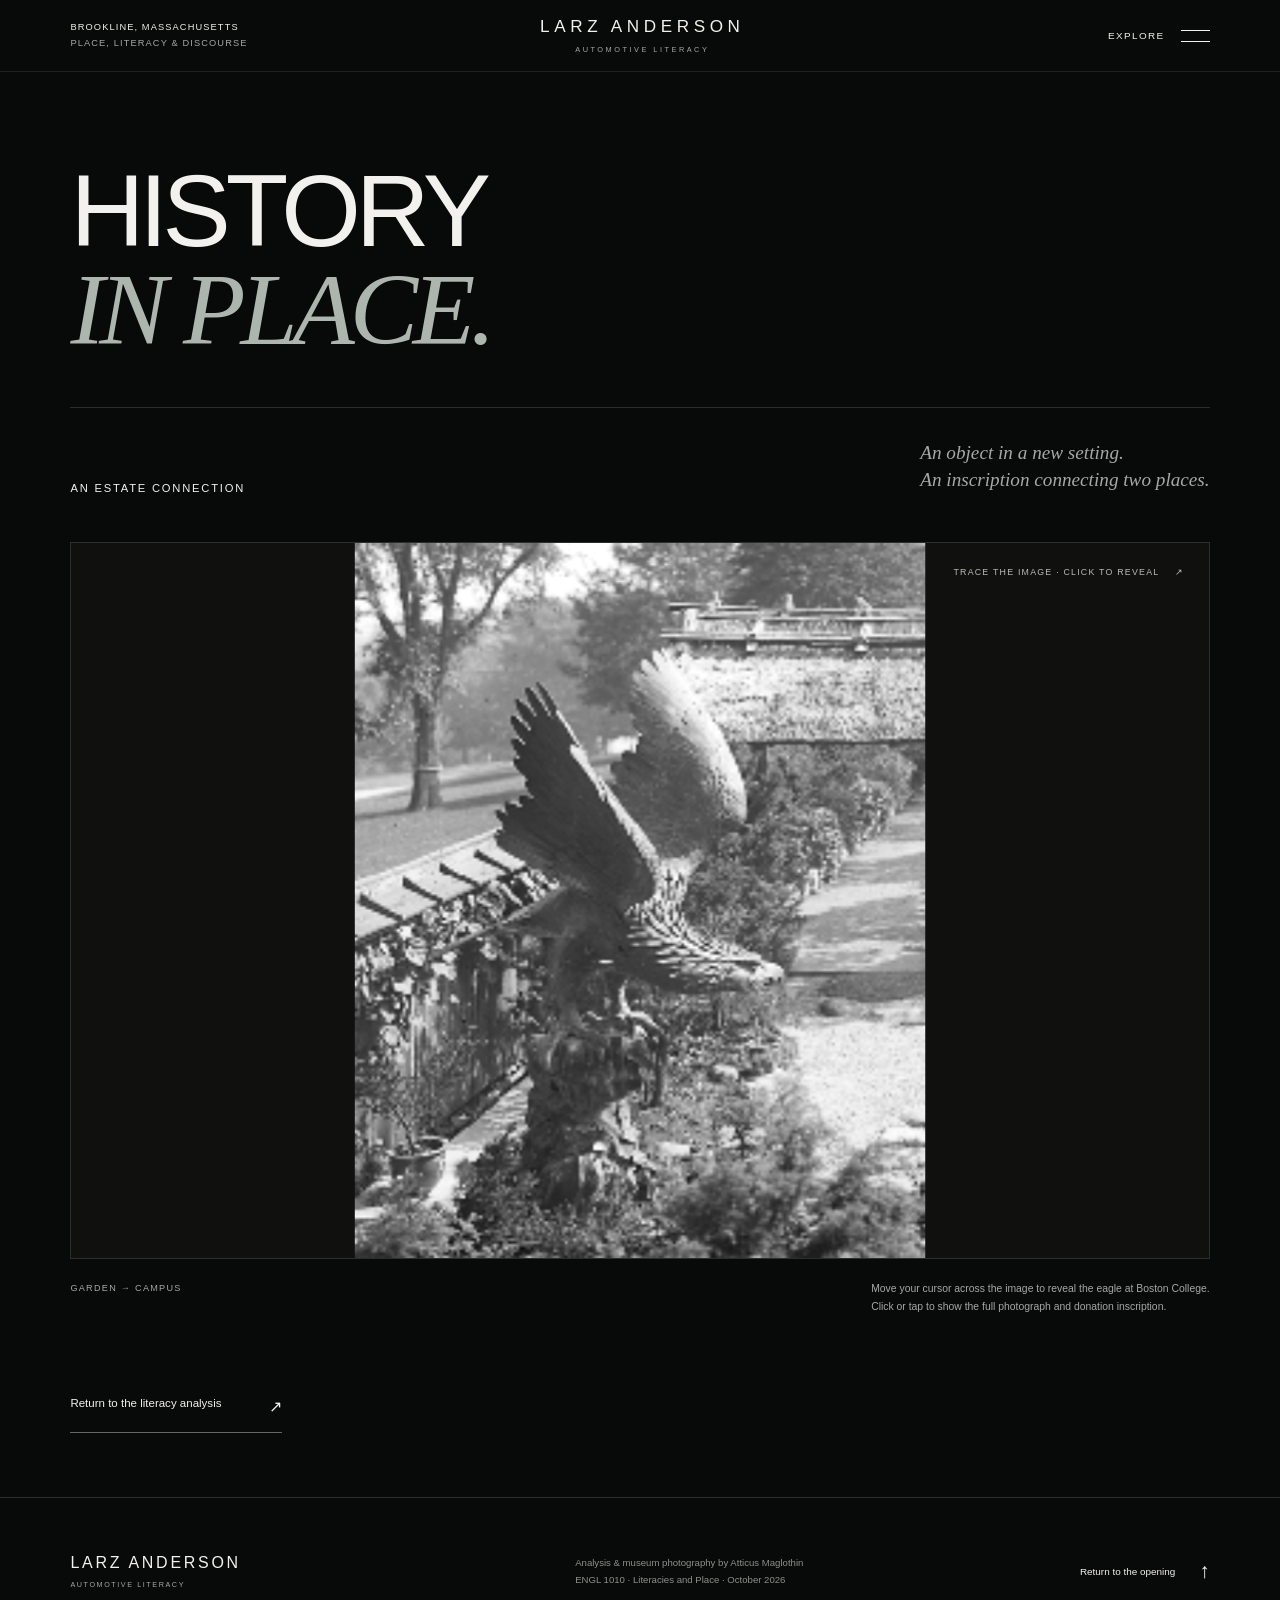
==== commit 46d18415: "Smooth intro and section motion; add interactive readings of museum photographs" ====
--- a/fun-facts.html
+++ b/fun-facts.html
@@ -1,4 +1,4 @@
-<!doctype html><html lang="en"><head><meta charset="utf-8"><meta name="viewport" content="width=device-width, initial-scale=1, viewport-fit=cover"><meta name="theme-color" content="#080909"><meta name="description" content="A donation inscription connects the Larz Anderson Estate and Boston College."><title>An Estate Connection — Larz Anderson</title><link rel="stylesheet" href="styles.css?v=drive-20261023"><script src="script.js?v=discourse-20261013" defer></script><script type="module" src="fluid-reveal.js?v=liquid-size-20261013"></script><script type="module" src="car-cursor.mjs?v=quote-trails-20261023"></script><script type="module" src="scroll-scenes.mjs?v=scenes-1"></script></head><body class="facts-page"><a class="skip-link" href="#factsContent">Skip to content</a>
+<!doctype html><html lang="en"><head><meta charset="utf-8"><meta name="viewport" content="width=device-width, initial-scale=1, viewport-fit=cover"><meta name="theme-color" content="#080909"><meta name="description" content="A donation inscription connects the Larz Anderson Estate and Boston College."><title>An Estate Connection — Larz Anderson</title><link rel="stylesheet" href="styles.css?v=reading-transitions-20261023"><script src="script.js?v=reading-transitions-20261023" defer></script><script type="module" src="fluid-reveal.js?v=liquid-size-20261013"></script><script type="module" src="car-cursor.mjs?v=quote-trails-095-20261023"></script><script type="module" src="scroll-scenes.mjs?v=reading-transitions-20261023"></script></head><body class="facts-page"><a class="skip-link" href="#factsContent">Skip to content</a>
 <header class="site-header" id="siteHeader">
  <a class="header-location" href="index.html#mainContent">Brookline, Massachusetts<span>Place, literacy &amp; discourse</span></a>
  <a class="site-title" href="index.html#scrollSequence" aria-label="Larz Anderson — Introduction">LARZ ANDERSON<span>AUTOMOTIVE LITERACY</span></a>
--- a/styles.css
+++ b/styles.css
@@ -6,7 +6,7 @@
 .scroll-sequence{height:var(--intro-scroll-length);background:#000}.intro-stage{position:sticky;top:var(--header-height);height:calc(100svh - var(--header-height));overflow:hidden}.intro-video{width:100%;height:100%;object-fit:contain;background:#000;pointer-events:none}.intro-bottom{position:absolute;inset:auto var(--gutter) 2.5rem;display:flex;align-items:center;justify-content:space-between;gap:1rem}.scroll-cue{display:flex;align-items:center;gap:1rem;font-size:.58rem;text-transform:uppercase;letter-spacing:.14em;text-shadow:0 1px 8px #000}.scroll-cue{transition:opacity .3s}.scroll-cue.is-hidden{opacity:0}.scroll-cue-line{display:block;width:1px;height:40px;background:linear-gradient(#fff,#ffffff20)}.intro-progress{position:absolute;bottom:0;left:0;right:0;height:2px;background:#ffffff16}.intro-progress span{display:block;height:100%;transform:scaleX(0);transform-origin:left;background:var(--accent)}.intro-unavailable{height:calc(100svh - var(--header-height))}
 main{position:relative;background:var(--bg)}.project-hero{min-height:760px;height:calc(100svh + 60px);max-height:1100px;position:relative;display:flex;align-items:flex-end;isolation:isolate;overflow:hidden}.hero-photo-open{position:absolute;inset:0;z-index:-2;display:block;width:100%;height:100%;padding:0;border:0;border-radius:0;background:none;cursor:zoom-in}.hero-photo-open:focus-visible{outline-offset:-8px}.hero-image{position:absolute;inset:0;width:100%;height:100%;object-fit:cover;object-position:center 43%;z-index:-2}.hero-shade{pointer-events:none;position:absolute;inset:0;z-index:-1;background:linear-gradient(180deg,#08090920 0%,#08090910 20%,#08090990 54%,#080909f0 100%)}.hero-content{pointer-events:none;width:100%;padding:6rem var(--gutter) 4.5rem}.eyebrow{font-size:.61rem;line-height:1.7;letter-spacing:.17em;text-transform:uppercase;color:var(--accent)}.hero-content>.eyebrow{color:#deded7}.hero-content h1{font-size:clamp(4rem,10.1vw,10rem);line-height:.91;letter-spacing:-.065em;font-weight:400;margin-top:2.6rem}.hero-content h1>span{color:#ffffffd1}.hero-bottom{display:flex;justify-content:space-between;align-items:flex-end;margin-top:2.6rem;gap:2rem}.hero-bottom>p:first-child{font-size:clamp(1.1rem,1.9vw,1.7rem);line-height:1.45;letter-spacing:-.015em}.hero-bottom em{color:#c4c5bd}.hero-byline{font-size:.58rem;letter-spacing:.14em;text-transform:uppercase;line-height:1.9;color:#b6bbb5}.chapter-nav{display:grid;grid-template-columns:repeat(4,1fr);margin:0 var(--gutter);border-bottom:1px solid var(--line)}.chapter-nav a{position:relative;display:flex;align-items:center;gap:1.1rem;padding:1.9rem .7rem;font-size:.69rem;color:var(--muted)}.chapter-nav a>span{font-size:.52rem;color:var(--accent)}.chapter-nav a:after{content:"";position:absolute;bottom:-1px;height:1px;background:var(--text);left:0;width:100%;transform:scaleX(0);transform-origin:left;transition:transform .3s}.chapter-nav a:hover:after,.chapter-nav a[aria-current]:after{transform:scaleX(1)}.chapter-nav a:hover,.chapter-nav a[aria-current]{color:var(--text)}
 .section-wrap{max-width:1600px;width:100%;margin-inline:auto;padding-inline:var(--gutter)}.introduction{display:grid;grid-template-columns:1fr 1fr;gap:8vw;padding-block:clamp(6rem,11vw,11rem)}.introduction h2{font-size:clamp(2.5rem,4.6vw,4.7rem);line-height:1.03;letter-spacing:-.045em;margin-top:2rem}.introduction h2 em{letter-spacing:-.065em;color:#b8bcb6}.prose{font-size:clamp(.97rem,1.08vw,1.07rem);line-height:1.9;color:#bdc1bc;max-width:68ch}.prose p{margin-bottom:1.7rem}.prose p:last-child{margin-bottom:0}.prose a{text-decoration:underline;text-underline-offset:.2em}.chapter{padding-block:clamp(4rem,7vw,7rem);border-top:1px solid var(--line);overflow:clip}.chapter-heading{margin-bottom:clamp(3rem,6vw,6rem)}.chapter-heading .eyebrow span{display:inline-block;margin-right:1rem;color:#f2f1ed}.chapter-heading h2{margin-top:2rem;font-size:clamp(3.5rem,7.5vw,7.6rem);line-height:.94;letter-spacing:-.05em}.chapter-heading h2 em{letter-spacing:-.07em;color:#b4b9b2}.chapter-tonal{background:#0e1011}.cinema-wide{padding:0 2vw}.cinema-wide .photo-open{aspect-ratio:2/1}.cinema-wide .photo-open img{width:100%;height:100%;object-fit:cover;object-position:center 45%}.cinema-wide figcaption{padding-inline:3.5vw}.split-story{display:grid;grid-template-columns:minmax(0,1fr) minmax(0,1fr);gap:clamp(2.5rem,7vw,7rem);align-items:start;margin-top:clamp(4rem,7vw,7rem)}.split-story>.project-photo,.split-story>.portrait-column{position:sticky;top:120px}.portrait-column{width:78%;margin-inline:auto}.portrait img{max-height:740px;object-fit:contain;width:100%;background:#090a0a}.offset-gallery{display:grid;grid-template-columns:1.6fr 1fr;align-items:end;gap:8vw;margin-top:clamp(5rem,9vw,9rem)}.image-note{font-size:clamp(1.2rem,2.6vw,2.5rem);letter-spacing:-.03em;line-height:1.4;padding-bottom:2rem}.image-note em{color:var(--muted)}.discourse-story{margin-top:0}.story-gap{margin-top:clamp(6rem,10vw,10rem)}.split-story h3{margin:1.8rem 0 2.1rem;font-size:clamp(1.8rem,3.4vw,3.3rem);line-height:1.09;letter-spacing:-.04em}.detail-gallery{display:grid;grid-template-columns:1fr 1fr;gap:2rem;margin-top:clamp(5rem,9vw,9rem)}.detail-gallery>.project-photo:nth-child(2){padding-top:8rem}.place-story{margin-top:0}.place-story>.portrait{width:75%;margin-left:auto}.closing-statement{margin-top:clamp(6rem,11vw,11rem);padding-top:clamp(4rem,7vw,7rem);border-top:1px solid var(--line);text-align:center}.closing-statement h3{font-size:clamp(2.5rem,6vw,6rem);line-height:1.03;letter-spacing:-.045em;margin-top:2rem}.closing-statement .prose{margin:3.5rem auto 0;text-align:left;max-width:76ch}
-.project-photo{margin:0;min-width:0}.photo-open{display:block;position:relative;width:100%;padding:0;border:0;border-radius:0;background:#16191a;overflow:hidden;cursor:zoom-in;text-align:left}.photo-open img{display:block;width:100%;height:auto;transform:scale(1);transition:transform 1.1s var(--ease)}.photo-open:hover img{transform:scale(1.025)}.project-photo figcaption{display:flex;justify-content:space-between;gap:1rem;margin-top:1rem;color:#a8ada7;font-size:.57rem;line-height:1.7;letter-spacing:.04em}.project-photo figcaption span{color:#777e77;white-space:nowrap}.media-frame.is-pending{clip-path:inset(0 100% 0 0)}.media-frame.is-pending img{transform:scale(1.07)}.media-frame.is-revealed{animation:imageWipe 950ms var(--ease) both}.media-frame.is-revealed img{animation:imageSettle 1.45s var(--ease) backwards}[data-text-reveal].is-pending{opacity:0;transform:translateY(24px)}[data-text-reveal].is-revealed{animation:textEnter .8s var(--ease) both}@keyframes imageWipe{from{clip-path:inset(0 100% 0 0)}to{clip-path:inset(0 0 0 0)}}@keyframes imageSettle{from{transform:scale(1.07)}to{transform:scale(1)}}@keyframes textEnter{from{opacity:0;transform:translateY(24px)}to{opacity:1;transform:translateY(0)}}
+.project-photo{margin:0;min-width:0}.photo-open{display:block;position:relative;width:100%;padding:0;border:0;border-radius:0;background:#16191a;overflow:hidden;cursor:zoom-in;text-align:left}.photo-open img{display:block;width:100%;height:auto;transform:scale(1);transition:transform 1.1s var(--ease)}.photo-open:hover img{transform:scale(1.025)}.project-photo figcaption{display:flex;justify-content:space-between;gap:1rem;margin-top:1rem;color:#a8ada7;font-size:.57rem;line-height:1.7;letter-spacing:.04em}.project-photo figcaption span{color:#777e77;white-space:nowrap}
 .fact-teaser{display:flex;justify-content:space-between;align-items:flex-end;gap:3rem;padding:clamp(5rem,9vw,9rem) var(--gutter);background:linear-gradient(110deg,#171b1d,#0a0b0c);border-block:1px solid #ffffff1c;overflow:hidden}.teaser-title{font-size:clamp(3rem,6vw,6rem);line-height:.98;letter-spacing:-.05em;margin-top:2rem}.teaser-title em{color:#aeb7b2;transition:color .3s}.teaser-link{display:flex;align-items:center;gap:2rem;white-space:nowrap;font-size:.65rem;letter-spacing:.08em;padding-bottom:.8rem;border-bottom:1px solid #777e77}.teaser-link i{font:normal 1.6rem Arial;transition:transform .3s}.fact-teaser:hover i{transform:translate(4px,-4px)}.fact-teaser:hover em{color:var(--text)}.project-about{display:grid;grid-template-columns:1fr 1fr;gap:8vw;padding-block:clamp(5rem,8vw,8rem)}.project-about h2{margin-top:1.7rem;font-size:clamp(2rem,3.6vw,3.5rem);line-height:1.1;letter-spacing:-.04em}.photo-credit{margin-top:2rem;color:#7f8881;font-size:.65rem;line-height:1.8}.sources-section{padding-bottom:6rem}.sources-disclosure{margin-top:1rem;border-block:1px solid var(--line)}.sources-disclosure summary{display:flex;align-items:center;justify-content:space-between;list-style:none;cursor:pointer;padding:2rem 0}.sources-disclosure summary::-webkit-details-marker{display:none}.sources-disclosure h2{font-size:clamp(1.8rem,2.9vw,2.6rem);letter-spacing:-.035em}.disclosure-icon{font-size:1.8rem;color:var(--muted);font-weight:200;transition:transform .25s}.sources-disclosure[open] .disclosure-icon{transform:rotate(45deg)}.works-cited{list-style:none;max-width:95ch;padding:0 0 2rem;margin:0;display:grid;gap:1.5rem;font-size:.83rem;line-height:1.85;color:var(--muted)}.works-cited li{padding-left:1.3rem;text-indent:-1.3rem;overflow-wrap:anywhere}.works-cited a{color:#c1b399;text-decoration:underline;text-underline-offset:.2em}.site-footer{display:grid;grid-template-columns:1fr 1fr auto;align-items:center;gap:3rem;border-top:1px solid var(--line);padding:3.5rem var(--gutter)}.footer-wordmark{font-size:1rem;letter-spacing:.17em}.footer-wordmark span{display:block;font-size:.45rem;margin-top:.5rem;color:var(--muted);letter-spacing:.22em}.site-footer p{font-size:.6rem;color:#8a928b;line-height:1.8}.back-top{font-size:.62rem;display:flex;align-items:center;gap:1.5rem}.back-top span{font-size:1.3rem}.photo-viewing{overflow:hidden}.photo-dialog{width:min(1500px,96vw);max-width:none;max-height:96svh;padding:4rem 2rem 1.5rem;background:#080909;color:var(--text);border:1px solid #ffffff30}.photo-dialog:not([open]){display:none}.photo-dialog::backdrop{background:#000e;backdrop-filter:blur(6px)}.photo-dialog figure{margin:0}.photo-dialog img{display:block;width:100%;height:76svh;object-fit:contain}.photo-dialog figcaption{font-size:.68rem;color:var(--muted);margin-top:1rem;line-height:1.6}.photo-close{position:absolute;top:.5rem;right:1rem;display:flex;gap:1.5rem;align-items:center;background:none;border:0;padding:.6rem;font-size:.6rem;text-transform:uppercase;letter-spacing:.1em;cursor:pointer}.photo-close span{font-size:1.7rem}
 .fact-introduction{padding-top:clamp(4rem,7vw,7rem);padding-bottom:3rem}.fact-introduction h1{font-size:clamp(3.5rem,8vw,8rem);line-height:.96;letter-spacing:-.05em;margin-top:2rem}.fact-introduction h1 em{color:#adb6ae}.fact-meta{display:flex;justify-content:space-between;gap:2rem;align-items:end;margin-top:3rem;border-top:1px solid var(--line);padding-top:2rem}.fact-meta h2{font-size:.7rem;letter-spacing:.16em;text-transform:uppercase}.fact-meta>p{font:italic 1.2rem/1.4 Georgia,serif;color:var(--muted)}.eagle-card{position:relative;width:100%;height:clamp(440px,56vw,780px);display:block;overflow:hidden;padding:0;border:1px solid var(--line);border-radius:0;background:#10110f;color:var(--text);cursor:crosshair;touch-action:pan-y;user-select:none;-webkit-user-select:none}.eagle-base,.eagle-canvas{position:absolute;inset:0;width:100%;height:100%}.eagle-base{object-fit:contain;filter:grayscale(1);pointer-events:none}.eagle-canvas{pointer-events:none}.eagle-hint{position:absolute;top:1.5rem;right:1.5rem;display:flex;gap:1rem;font-size:.55rem;letter-spacing:.14em;text-transform:uppercase;color:#bbbdb2;pointer-events:none;transition:opacity .2s}.eagle-card:hover .eagle-hint,.eagle-card.is-revealed .eagle-hint{opacity:0}.eagle-fallback-caption{display:none}.eagle-card.has-image-error .eagle-fallback-caption{display:block;position:absolute;bottom:2rem;width:100%;text-align:center;font:1.5rem Georgia,serif}.eagle-fallback-caption strong{display:block;font-size:3rem;font-weight:400}.fact-instruction{display:flex;justify-content:space-between;gap:2rem;margin-top:1.3rem;color:var(--muted);font-size:.65rem;line-height:1.8}.fact-instruction>span{font-size:.57rem;letter-spacing:.14em;text-transform:uppercase}.fact-return{padding-block:4rem}.text-link{display:inline-flex;gap:3rem;font-size:.72rem;padding:1rem 0;border-bottom:1px solid #666}.text-link span{font-size:1rem}
 @media(min-width:1700px){.hero-content{max-width:1700px;margin:auto}.fact-teaser{padding-inline:max(var(--gutter),calc((100vw - 1420px)/2))}}
@@ -19,52 +19,99 @@
 .introduction h2,.chapter-heading h2,.fact-introduction h1,.closing-statement h3,.project-about h2,.teaser-title,.hero-content h1{margin-top:0}
 .split-story h3{margin-top:0}
 
-.has-scroll-scenes [data-scene="history"] .media-frame.is-revealed{animation:historyShutter 1.1s var(--ease) both}
-.has-scroll-scenes [data-scene="discourse"] .media-frame.is-revealed{animation:discourseDiagonal 1.05s var(--ease) both}
-.has-scroll-scenes [data-scene="place"] .media-frame.is-revealed{animation:placeCurtain 1.1s var(--ease) both}
-.has-scroll-scenes [data-scene="introduction"] [data-text-reveal].is-revealed{animation:introductionTitle .9s var(--ease) both}
-.has-scroll-scenes [data-scene="history"] [data-text-reveal].is-revealed{animation:historyTitle .95s var(--ease) both}
-.has-scroll-scenes [data-scene="discourse"] [data-text-reveal].is-revealed{animation:discourseTitle .9s var(--ease) both}
-.has-scroll-scenes [data-scene="place"] [data-text-reveal].is-revealed{animation:placeTitle 1s var(--ease) both}
-.has-scroll-scenes [data-scene="facts-title"] [data-text-reveal].is-revealed{animation:introductionTitle 1s var(--ease) both}
-.has-scroll-scenes .chapter-heading h2 em,.has-scroll-scenes .fact-introduction h1 em{display:inline-block}
-.has-scroll-scenes [data-scene="history"] .chapter-heading h2 em{translate:var(--scene-drift,0px) 0}
-.has-scroll-scenes [data-scene="discourse"] .chapter-heading h2 em{translate:calc(-1 * var(--scene-drift,0px)) 0}
-.has-scroll-scenes [data-scene="place"] .chapter-heading h2 em{translate:0 calc(var(--scene-drift,0px) * .5)}
-.has-scroll-scenes [data-scene="facts-title"] h1 em{translate:calc(-1 * var(--scene-drift,0px)) 0}
-.has-scroll-scenes .scene-pending{opacity:0;transform:translateY(16px)}
-.has-scroll-scenes .scene-visible{animation:proseFlow .75s var(--ease) both;animation-delay:var(--scene-delay,0ms)}
-.has-scroll-scenes [data-scene="discourse"] .prose>.scene-visible{animation-name:discourseFlow}
-.has-scroll-scenes [data-scene="teaser"] .teaser-title.scene-visible{animation:teaserTitle 1s var(--ease) both}
-.has-scroll-scenes [data-scene="about"] h2.scene-visible{animation:historyTitle .9s var(--ease) both}
-.has-scroll-scenes [data-scene="facts-photo"].scene-pending{transform:none;clip-path:inset(10% 24%)}
-.has-scroll-scenes [data-scene="facts-photo"].scene-visible{animation:factFrame 1.05s var(--ease) both}
-@keyframes historyShutter{from{clip-path:inset(49.8% 0 49.8% 0)}to{clip-path:inset(0)}}
-@keyframes discourseDiagonal{from{clip-path:polygon(0 0,-20% 0,0 100%,0 100%)}to{clip-path:polygon(0 0,100% 0,120% 100%,0 100%)}}
-@keyframes placeCurtain{from{clip-path:inset(100% 0 0 0)}to{clip-path:inset(0)}}
-@keyframes introductionTitle{from{opacity:0;clip-path:inset(0 0 100% 0);transform:translateY(26px)}to{opacity:1;clip-path:inset(0);transform:translateY(0)}}
-@keyframes historyTitle{from{opacity:0;transform:translateX(-26px);letter-spacing:-.075em}to{opacity:1;transform:translateX(0)}}
-@keyframes discourseTitle{from{opacity:0;clip-path:inset(0 100% 0 0);transform:translateX(16px)}to{opacity:1;clip-path:inset(0);transform:translateX(0)}}
-@keyframes placeTitle{from{opacity:0;transform:translateY(34px)}to{opacity:1;transform:translateY(0)}}
-@keyframes proseFlow{from{opacity:0;transform:translateY(16px)}to{opacity:1;transform:translateY(0)}}
-@keyframes discourseFlow{from{opacity:0;transform:translateX(14px)}to{opacity:1;transform:translateX(0)}}
-@keyframes teaserTitle{from{opacity:0;clip-path:inset(0 100% 0 0);transform:translateX(-18px)}to{opacity:1;clip-path:inset(0);transform:translateX(0)}}
-@keyframes factFrame{from{opacity:0;clip-path:inset(10% 24%)}to{opacity:1;clip-path:inset(0)}}
-@media(max-width:760px){.has-scroll-scenes .chapter-heading h2 em,.has-scroll-scenes .fact-introduction h1 em{translate:none}}
-@media(prefers-reduced-motion:reduce){.has-scroll-scenes .scene-pending,.has-scroll-scenes .scene-visible{opacity:1!important;transform:none!important;clip-path:none!important}.has-scroll-scenes .chapter-heading h2 em,.has-scroll-scenes .fact-introduction h1 em{translate:none!important}}
-@media print{.scene-pending,.scene-visible{opacity:1!important;transform:none!important;clip-path:none!important}.chapter-heading h2 em,.fact-introduction h1 em{translate:none!important}}
+/* Opening photograph beneath the heading; a single engineering detail below. */
+.introduction-photo{margin-top:clamp(2rem,4vw,4rem)}
+.detail-gallery-single{grid-template-columns:minmax(0,1fr)}
 
+/* A short overlapping handoff, with a fully composed title beneath the aerial. */
+html.intro-handoff-running{overflow:hidden;overflow-anchor:none}
+.intro-handoff-running body{position:fixed;inset:0;overflow:hidden;padding-right:var(--handoff-scrollbar,0px)}
+.intro-handoff-layer{position:fixed;inset:var(--header-height) var(--handoff-scrollbar,0px) 0 0;z-index:79;pointer-events:none;overflow:hidden;opacity:1;transition:opacity 650ms cubic-bezier(.4,0,.2,1)}
+.intro-handoff-layer .intro-stage{position:absolute;inset:0;height:100%;background:#000}
+.intro-handoff-layer .intro-bottom,.intro-handoff-layer .intro-progress,.intro-handoff-layer .intro-skip{display:none}
+.intro-handoff-layer.is-leaving{opacity:0}
+.intro-consumed .project-hero{height:calc(100svh - var(--header-height));min-height:0;max-height:none}
+.intro-handoff-running .car-cursor-layer{visibility:hidden}
+.intro-handoff-running .site-header{right:var(--handoff-scrollbar,0px)}
+.intro-skip{position:absolute;top:1.5rem;right:var(--gutter);display:flex;gap:1.5rem;align-items:center;font-size:.65rem;letter-spacing:.05em;padding:.8rem 1rem;background:#080909b8;border:1px solid #ffffff4d;backdrop-filter:blur(8px)}
+.intro-skip:hover{background:#080909e8}
+.loading-screen{inset:auto auto 6rem var(--gutter);width:max-content;max-width:calc(100% - 2 * var(--gutter));padding:1rem 1.3rem;align-items:flex-start;background:#080909da;border:1px solid var(--line);pointer-events:none}
+.loading-screen .loading-name{font-size:.7rem;letter-spacing:.15em}
+.loading-screen .loading-line{margin:1rem 0}
+.loading-screen .loading-label{font-size:.5rem;letter-spacing:.12em}
 
-/* One right-to-left towing pass reveals the title page and retires the aerial. */
-html.intro-drive-running{overflow:hidden;scroll-behavior:auto;overflow-anchor:none}
-.intro-drive-running body{position:fixed;inset:0;overflow:hidden;padding-right:var(--drive-scrollbar,0px)}
-.intro-drive-layer{position:fixed;inset:var(--header-height) var(--drive-scrollbar,0px) 0 0;z-index:79;pointer-events:none;overflow:hidden;contain:layout paint;isolation:isolate}
-.intro-drive-layer .intro-stage{position:absolute;inset:0;height:100%;background:#000;will-change:clip-path}
-.intro-drive-layer .intro-bottom,.intro-drive-layer .intro-progress{display:none}
-.intro-drive-rig{position:absolute;left:0;top:52%;width:min(1000px,calc(100vw - 32px));display:flex;align-items:center;will-change:transform;filter:drop-shadow(0 12px 20px #0008)}
-.intro-drive-car{flex:0 0 auto;width:clamp(100px,25vw,270px);height:auto;display:block;position:relative;z-index:1}
-.intro-drive-rope{flex:0 0 clamp(14px,3vw,38px);height:1px;background:#d7d5bf;box-shadow:0 1px 1px #000;transform:rotate(-3deg);transform-origin:left center}
-.intro-drive-quote{flex:1;min-width:0;margin:0;padding:clamp(16px,2vw,28px) clamp(15px,2.6vw,36px);border-left:2px solid #bbdf40;background:linear-gradient(105deg,#080b0df5,#080b0de6);color:#f5f5e9;font:italic 500 clamp(16px,2.25vw,30px)/1.32 Georgia,serif;letter-spacing:-.025em;text-wrap:pretty;clip-path:polygon(0 0,100% 0,97% 50%,100% 100%,0 100%)}
-.intro-drive-running .project-hero,.intro-consumed .project-hero{height:calc(100svh - var(--header-height));min-height:0;max-height:none}
-.intro-drive-running .car-cursor-layer{visibility:hidden}
-@media print{.intro-drive-layer{display:none!important}.intro-consumed .project-hero{height:auto}}
+/* One reveal system. Paragraphs and photographs are always available. */
+.has-scroll-scenes [data-text-reveal].scene-enter{animation:quietTitle 450ms var(--ease)}
+.has-scroll-scenes .project-photo.scene-enter,
+.has-scroll-scenes .reading-lab.scene-enter,
+.has-scroll-scenes .reading-perspective.scene-enter{animation:quietImage 600ms var(--ease)}
+.has-scroll-scenes [data-scene="history"] .project-photo.scene-enter{animation-name:historyImage}
+.has-scroll-scenes [data-scene="discourse"] .project-photo.scene-enter{animation-name:languageImage}
+.has-scroll-scenes [data-scene="place"] .project-photo.scene-enter{animation-name:placeImage}
+.has-scroll-scenes .closing-statement [data-text-reveal].scene-enter{animation-name:quietConclusion}
+@keyframes quietTitle{from{opacity:.85;transform:translateY(8px)}to{opacity:1;transform:none}}
+@keyframes quietImage{from{opacity:.9;transform:translateY(10px)}to{opacity:1;transform:none}}
+@keyframes historyImage{from{clip-path:inset(0 0 4% 0);transform:translateY(8px)}to{clip-path:inset(0);transform:none}}
+@keyframes languageImage{from{opacity:.9;transform:translateX(8px)}to{opacity:1;transform:none}}
+@keyframes placeImage{from{opacity:.9;transform:translateY(12px)}to{opacity:1;transform:none}}
+@keyframes quietConclusion{from{opacity:.82}to{opacity:1}}
+.project-photo figcaption{font-size:.65rem;color:#b1b7af}
+.project-photo figcaption span{color:#929a91}
+
+/* Read the evidence: numbered details stay attached to the original photograph. */
+.reading-lab{margin-top:clamp(4rem,7vw,7rem);padding-top:clamp(2rem,4vw,4rem);border-top:1px solid var(--line)}
+.interaction-heading{display:flex;justify-content:space-between;align-items:end;gap:3rem;margin-bottom:2rem}
+.interaction-heading h3{font-size:clamp(2rem,4vw,4rem);line-height:1.08;letter-spacing:-.045em;margin-top:.8rem}
+.interaction-heading h3 em{color:#b4b9b2}
+.interaction-heading>p{font-size:.9rem;line-height:1.7;color:var(--muted);max-width:37ch}
+.detail-layout{display:grid;grid-template-columns:minmax(0,2fr) minmax(260px,1fr);gap:clamp(2rem,4vw,4rem);align-items:center}
+.detail-image{position:relative;overflow:hidden;background:var(--panel)}
+.detail-image>img{display:block;width:100%;height:auto;aspect-ratio:8/5;object-fit:contain}
+.detail-hotspots{display:none}
+.is-interactive .detail-hotspots{display:contents}
+.detail-hotspot{position:absolute;left:var(--x);top:var(--y);transform:translate(-50%,-50%);width:44px;height:44px;border:1px solid #eee7d8;border-radius:50%;background:#080909d9;color:#fff;font-size:.7rem;letter-spacing:.05em;cursor:pointer;box-shadow:0 0 0 5px #08090938;transition:background 180ms,color 180ms,box-shadow 180ms}
+.detail-hotspot:hover,.detail-hotspot[aria-pressed="true"]{background:#dfd5bf;color:#080909;box-shadow:0 0 0 5px #dfd5bf30}
+.detail-hotspot:focus-visible{outline:2px solid #fff;outline-offset:5px}
+.detail-notes{min-height:280px}
+.detail-notes article+article{margin-top:2rem}
+.detail-notes article[hidden],.perspective-readings article[hidden]{display:none}
+.detail-number{font-size:.62rem;line-height:1.6;letter-spacing:.12em;text-transform:uppercase;color:var(--accent)}
+.detail-notes h4,.perspective-readings h4{margin:1rem 0;font-size:clamp(1.35rem,2vw,2rem);line-height:1.15;font-weight:400;letter-spacing:-.025em}
+.detail-notes article>p:not(.detail-number),.perspective-readings article>p:not(.detail-number){font-size:.94rem;line-height:1.8;color:#bdc1bc}
+.detail-notes .detail-takeaway{margin-top:1.4rem;padding-top:1.2rem;border-top:1px solid var(--line);font-family:Georgia,serif;font-style:italic;color:#d5d4cb!important}
+.detail-enlarge{margin-top:1rem;padding:.5rem 0;font-size:.65rem;background:none;border:0;border-bottom:1px solid #666;cursor:pointer}
+.is-interactive .detail-notes article,.is-interactive .perspective-readings article{animation:quietConclusion 250ms ease}
+
+/* A change of interpretation, with the same image held in view. */
+.reading-perspective{position:sticky;top:calc(var(--header-height) + 28px);padding:clamp(1.2rem,2.5vw,2.2rem);border:1px solid var(--line);background:#121515}
+.reading-perspective header h3{font-size:clamp(1.9rem,3vw,3rem);line-height:1.08;letter-spacing:-.04em;margin:.75rem 0 1.5rem}
+.reading-perspective header h3 em{color:#b4b9b2}
+.perspective-switch{display:none;gap:4px;background:#080909;padding:4px;border:1px solid var(--line);margin-bottom:1.4rem}
+.is-interactive .perspective-switch{display:flex}
+.perspective-switch button{flex:1;min-height:44px;border:0;padding:.65rem .6rem;background:transparent;color:var(--muted);font-size:.72rem;line-height:1.3;cursor:pointer;transition:background 180ms,color 180ms}
+.perspective-switch button[aria-pressed="true"]{background:#dfd5bf;color:#080909}
+.perspective-switch button:hover{color:#fff}
+.perspective-switch button[aria-pressed="true"]:hover{color:#080909}
+.perspective-photo figcaption{display:block;font-size:.6rem}
+.perspective-photo figcaption span{display:block;margin-top:.3rem}
+.perspective-readings{min-height:295px;margin-top:1.8rem}
+.perspective-readings h4{font-size:1.3rem}
+.perspective-readings article+article{margin-top:1.5rem}
+.perspective-footnote{border-top:1px solid var(--line);margin-top:1rem;padding-top:1rem;color:#9ca49b;font-size:.72rem;line-height:1.7}
+.reading-lab [hidden],.reading-perspective [hidden]{display:none}
+@media(max-width:1100px){.reading-perspective{position:static}.detail-layout{grid-template-columns:minmax(0,1.6fr) minmax(250px,1fr)}}
+@media(max-width:760px){
+ .interaction-heading{display:block}.interaction-heading>p{margin-top:1.3rem;max-width:45ch;font-size:.88rem}
+ .detail-layout{grid-template-columns:1fr;gap:1.5rem}.detail-notes{min-height:275px}
+ .detail-hotspot{width:44px;height:44px;font-size:.65rem}
+ .detail-photo figcaption{display:block}.detail-photo figcaption span{display:block;margin-top:.25rem;font-size:.6rem}
+ .reading-perspective{padding:1.25rem}.perspective-readings{min-height:310px}.perspective-switch button{font-size:.7rem}
+ .project-photo figcaption{font-size:.62rem}.project-photo figcaption span{font-size:.57rem}
+ .intro-skip{top:1rem;font-size:.58rem;padding:.7rem .8rem}
+}
+@media(prefers-reduced-motion:reduce){.scene-enter,.detail-notes article,.perspective-readings article{animation:none!important}.intro-handoff-layer{transition:none!important}}
+@media print{
+ .intro-handoff-layer,.intro-skip,.loading-screen,.detail-hotspots,.perspective-switch,.detail-enlarge{display:none!important}
+ .intro-consumed .project-hero{height:auto}.detail-layout{display:block}.reading-perspective{position:static;background:white;color:black}
+ .detail-notes article[hidden],.perspective-readings article[hidden]{display:block!important;margin-top:1rem}
+}
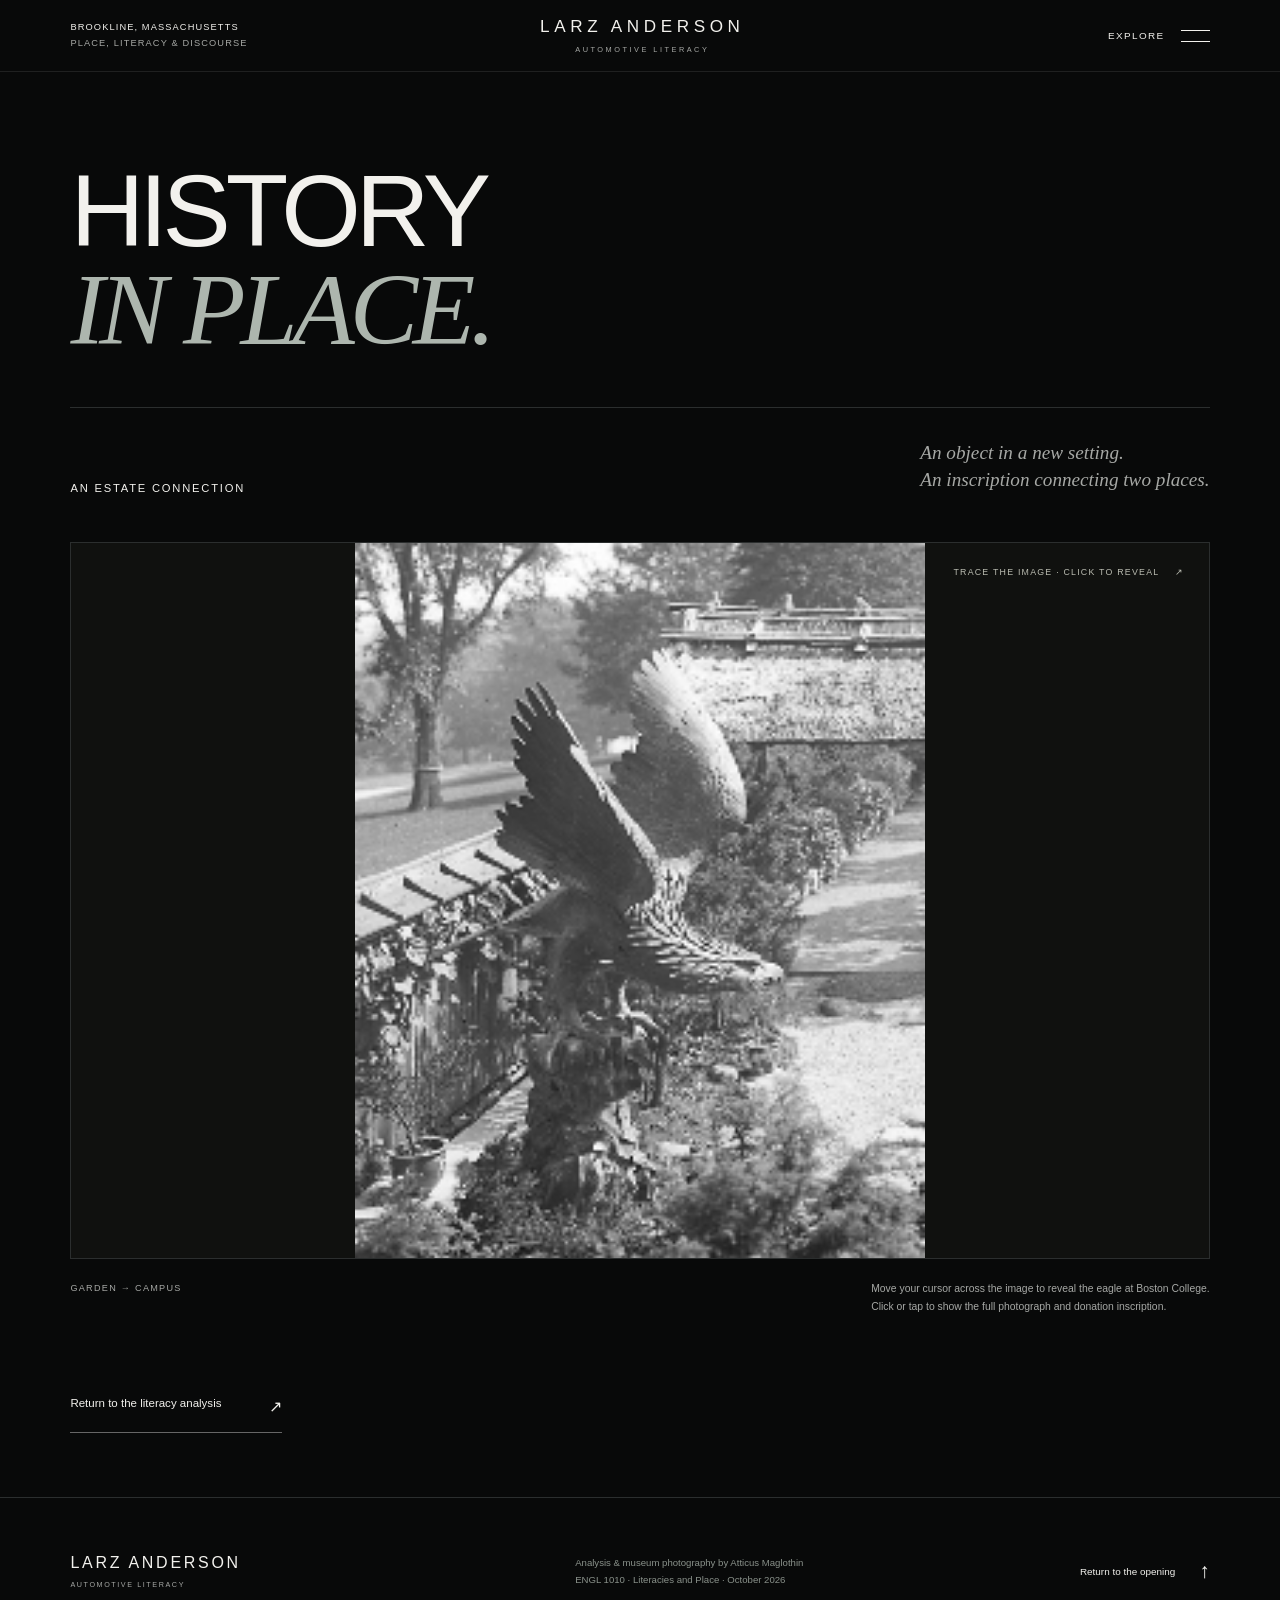
==== commit e4458818: "Preserve the rendered aerial frame throughout the intro crossfade" ====
--- a/fun-facts.html
+++ b/fun-facts.html
@@ -1,4 +1,4 @@
-<!doctype html><html lang="en"><head><meta charset="utf-8"><meta name="viewport" content="width=device-width, initial-scale=1, viewport-fit=cover"><meta name="theme-color" content="#080909"><meta name="description" content="A donation inscription connects the Larz Anderson Estate and Boston College."><title>An Estate Connection — Larz Anderson</title><link rel="stylesheet" href="styles.css?v=reading-transitions-20261023"><script src="script.js?v=reading-transitions-20261023" defer></script><script type="module" src="fluid-reveal.js?v=liquid-size-20261013"></script><script type="module" src="car-cursor.mjs?v=quote-trails-095-20261023"></script><script type="module" src="scroll-scenes.mjs?v=reading-transitions-20261023"></script></head><body class="facts-page"><a class="skip-link" href="#factsContent">Skip to content</a>
+<!doctype html><html lang="en"><head><meta charset="utf-8"><meta name="viewport" content="width=device-width, initial-scale=1, viewport-fit=cover"><meta name="theme-color" content="#080909"><meta name="description" content="A donation inscription connects the Larz Anderson Estate and Boston College."><title>An Estate Connection — Larz Anderson</title><link rel="stylesheet" href="styles.css?v=reading-transitions-final-20261023"><script src="script.js?v=reading-transitions-20261023" defer></script><script type="module" src="fluid-reveal.js?v=liquid-size-20261013"></script><script type="module" src="car-cursor.mjs?v=quote-trails-095-20261023"></script><script type="module" src="scroll-scenes.mjs?v=reading-transitions-20261023"></script></head><body class="facts-page"><a class="skip-link" href="#factsContent">Skip to content</a>
 <header class="site-header" id="siteHeader">
  <a class="header-location" href="index.html#mainContent">Brookline, Massachusetts<span>Place, literacy &amp; discourse</span></a>
  <a class="site-title" href="index.html#scrollSequence" aria-label="Larz Anderson — Introduction">LARZ ANDERSON<span>AUTOMOTIVE LITERACY</span></a>
--- a/styles.css
+++ b/styles.css
@@ -27,7 +27,7 @@
 html.intro-handoff-running{overflow:hidden;overflow-anchor:none}
 .intro-handoff-running body{position:fixed;inset:0;overflow:hidden;padding-right:var(--handoff-scrollbar,0px)}
 .intro-handoff-layer{position:fixed;inset:var(--header-height) var(--handoff-scrollbar,0px) 0 0;z-index:79;pointer-events:none;overflow:hidden;opacity:1;transition:opacity 650ms cubic-bezier(.4,0,.2,1)}
-.intro-handoff-layer .intro-stage{position:absolute;inset:0;height:100%;background:#000}
+.intro-handoff-layer .intro-freeze{position:absolute;inset:0;width:100%;height:100%;object-fit:contain;background:#000}
 .intro-handoff-layer .intro-bottom,.intro-handoff-layer .intro-progress,.intro-handoff-layer .intro-skip{display:none}
 .intro-handoff-layer.is-leaving{opacity:0}
 .intro-consumed .project-hero{height:calc(100svh - var(--header-height));min-height:0;max-height:none}
@@ -83,7 +83,7 @@
 .is-interactive .detail-notes article,.is-interactive .perspective-readings article{animation:quietConclusion 250ms ease}
 
 /* A change of interpretation, with the same image held in view. */
-.reading-perspective{position:sticky;top:calc(var(--header-height) + 28px);padding:clamp(1.2rem,2.5vw,2.2rem);border:1px solid var(--line);background:#121515}
+.reading-perspective{position:relative;padding:clamp(1.2rem,2.5vw,2.2rem);border:1px solid var(--line);background:#121515}
 .reading-perspective header h3{font-size:clamp(1.9rem,3vw,3rem);line-height:1.08;letter-spacing:-.04em;margin:.75rem 0 1.5rem}
 .reading-perspective header h3 em{color:#b4b9b2}
 .perspective-switch{display:none;gap:4px;background:#080909;padding:4px;border:1px solid var(--line);margin-bottom:1.4rem}
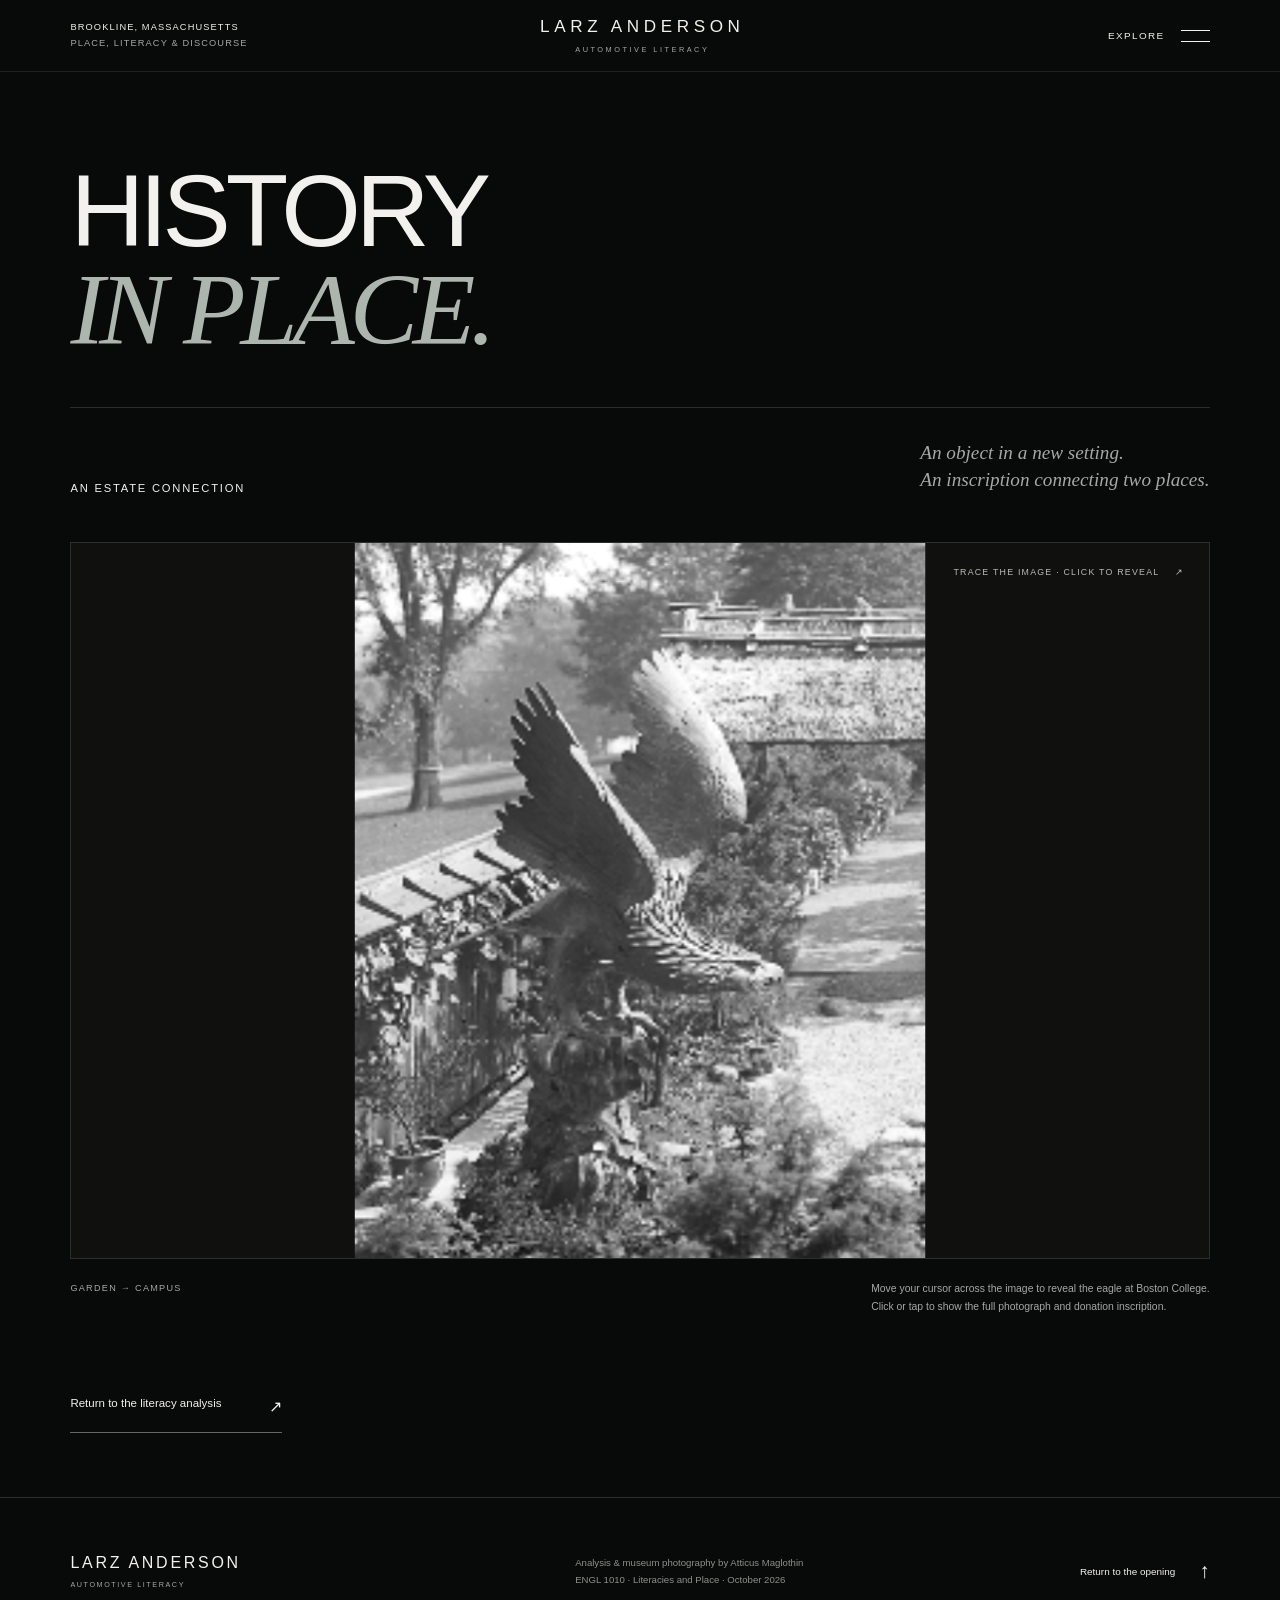
==== commit 5391f58d: "Keep the aerial visible during fast scrolling into the title handoff" ====
--- a/fun-facts.html
+++ b/fun-facts.html
@@ -1,4 +1,4 @@
-<!doctype html><html lang="en"><head><meta charset="utf-8"><meta name="viewport" content="width=device-width, initial-scale=1, viewport-fit=cover"><meta name="theme-color" content="#080909"><meta name="description" content="A donation inscription connects the Larz Anderson Estate and Boston College."><title>An Estate Connection — Larz Anderson</title><link rel="stylesheet" href="styles.css?v=reading-transitions-final-20261023"><script src="script.js?v=reading-transitions-20261023" defer></script><script type="module" src="fluid-reveal.js?v=liquid-size-20261013"></script><script type="module" src="car-cursor.mjs?v=quote-trails-095-20261023"></script><script type="module" src="scroll-scenes.mjs?v=reading-transitions-20261023"></script></head><body class="facts-page"><a class="skip-link" href="#factsContent">Skip to content</a>
+<!doctype html><html lang="en"><head><meta charset="utf-8"><meta name="viewport" content="width=device-width, initial-scale=1, viewport-fit=cover"><meta name="theme-color" content="#080909"><meta name="description" content="A donation inscription connects the Larz Anderson Estate and Boston College."><title>An Estate Connection — Larz Anderson</title><link rel="stylesheet" href="styles.css?v=reading-transitions-fixed-20261023"><script src="script.js?v=reading-transitions-20261023" defer></script><script type="module" src="fluid-reveal.js?v=liquid-size-20261013"></script><script type="module" src="car-cursor.mjs?v=quote-trails-095-20261023"></script><script type="module" src="scroll-scenes.mjs?v=reading-transitions-20261023"></script></head><body class="facts-page"><a class="skip-link" href="#factsContent">Skip to content</a>
 <header class="site-header" id="siteHeader">
  <a class="header-location" href="index.html#mainContent">Brookline, Massachusetts<span>Place, literacy &amp; discourse</span></a>
  <a class="site-title" href="index.html#scrollSequence" aria-label="Larz Anderson — Introduction">LARZ ANDERSON<span>AUTOMOTIVE LITERACY</span></a>
--- a/styles.css
+++ b/styles.css
@@ -115,3 +115,7 @@
  .intro-consumed .project-hero{height:auto}.detail-layout{display:block}.reading-perspective{position:static;background:white;color:black}
  .detail-notes article[hidden],.perspective-readings article[hidden]{display:block!important;margin-top:1rem}
 }
+
+/* Keep the aerial on screen even when a fast scroll outruns the scroll event. */
+.scroll-sequence .intro-stage{position:fixed;left:0;right:0;z-index:20}
+@media(prefers-reduced-motion:reduce){.scroll-sequence .intro-stage{position:sticky;left:auto;right:auto;z-index:auto}}
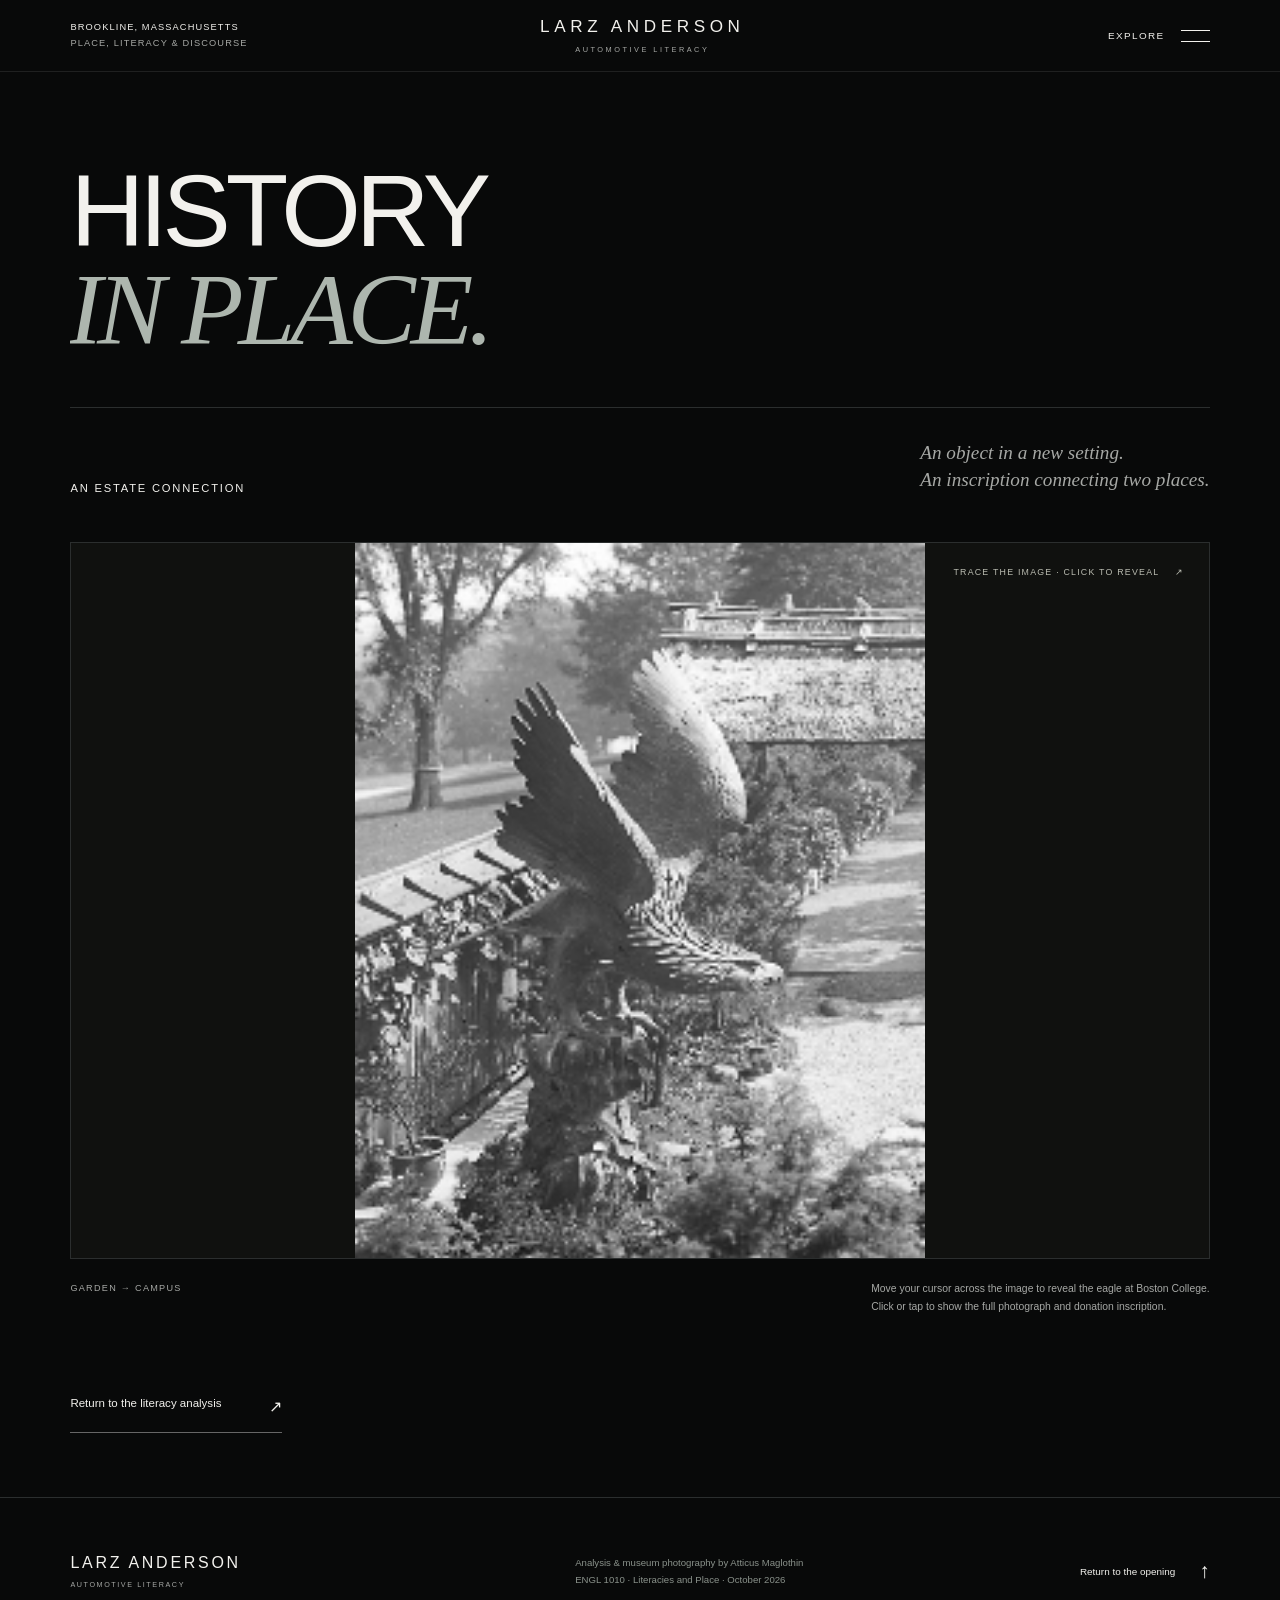
==== commit 552b3598: "Restore site before transition cleanup and interactive photo additions" ====
--- a/fun-facts.html
+++ b/fun-facts.html
@@ -1,4 +1,4 @@
-<!doctype html><html lang="en"><head><meta charset="utf-8"><meta name="viewport" content="width=device-width, initial-scale=1, viewport-fit=cover"><meta name="theme-color" content="#080909"><meta name="description" content="A donation inscription connects the Larz Anderson Estate and Boston College."><title>An Estate Connection — Larz Anderson</title><link rel="stylesheet" href="styles.css?v=reading-transitions-fixed-20261023"><script src="script.js?v=reading-transitions-20261023" defer></script><script type="module" src="fluid-reveal.js?v=liquid-size-20261013"></script><script type="module" src="car-cursor.mjs?v=quote-trails-095-20261023"></script><script type="module" src="scroll-scenes.mjs?v=reading-transitions-20261023"></script></head><body class="facts-page"><a class="skip-link" href="#factsContent">Skip to content</a>
+<!doctype html><html lang="en"><head><meta charset="utf-8"><meta name="viewport" content="width=device-width, initial-scale=1, viewport-fit=cover"><meta name="theme-color" content="#080909"><meta name="description" content="A donation inscription connects the Larz Anderson Estate and Boston College."><title>An Estate Connection — Larz Anderson</title><link rel="stylesheet" href="styles.css?v=photo-placement-20261023"><script src="script.js?v=discourse-20261013" defer></script><script type="module" src="fluid-reveal.js?v=liquid-size-20261013"></script><script type="module" src="car-cursor.mjs?v=quote-trails-095-20261023"></script><script type="module" src="scroll-scenes.mjs?v=scenes-1"></script></head><body class="facts-page"><a class="skip-link" href="#factsContent">Skip to content</a>
 <header class="site-header" id="siteHeader">
  <a class="header-location" href="index.html#mainContent">Brookline, Massachusetts<span>Place, literacy &amp; discourse</span></a>
  <a class="site-title" href="index.html#scrollSequence" aria-label="Larz Anderson — Introduction">LARZ ANDERSON<span>AUTOMOTIVE LITERACY</span></a>
--- a/styles.css
+++ b/styles.css
@@ -6,7 +6,7 @@
 .scroll-sequence{height:var(--intro-scroll-length);background:#000}.intro-stage{position:sticky;top:var(--header-height);height:calc(100svh - var(--header-height));overflow:hidden}.intro-video{width:100%;height:100%;object-fit:contain;background:#000;pointer-events:none}.intro-bottom{position:absolute;inset:auto var(--gutter) 2.5rem;display:flex;align-items:center;justify-content:space-between;gap:1rem}.scroll-cue{display:flex;align-items:center;gap:1rem;font-size:.58rem;text-transform:uppercase;letter-spacing:.14em;text-shadow:0 1px 8px #000}.scroll-cue{transition:opacity .3s}.scroll-cue.is-hidden{opacity:0}.scroll-cue-line{display:block;width:1px;height:40px;background:linear-gradient(#fff,#ffffff20)}.intro-progress{position:absolute;bottom:0;left:0;right:0;height:2px;background:#ffffff16}.intro-progress span{display:block;height:100%;transform:scaleX(0);transform-origin:left;background:var(--accent)}.intro-unavailable{height:calc(100svh - var(--header-height))}
 main{position:relative;background:var(--bg)}.project-hero{min-height:760px;height:calc(100svh + 60px);max-height:1100px;position:relative;display:flex;align-items:flex-end;isolation:isolate;overflow:hidden}.hero-photo-open{position:absolute;inset:0;z-index:-2;display:block;width:100%;height:100%;padding:0;border:0;border-radius:0;background:none;cursor:zoom-in}.hero-photo-open:focus-visible{outline-offset:-8px}.hero-image{position:absolute;inset:0;width:100%;height:100%;object-fit:cover;object-position:center 43%;z-index:-2}.hero-shade{pointer-events:none;position:absolute;inset:0;z-index:-1;background:linear-gradient(180deg,#08090920 0%,#08090910 20%,#08090990 54%,#080909f0 100%)}.hero-content{pointer-events:none;width:100%;padding:6rem var(--gutter) 4.5rem}.eyebrow{font-size:.61rem;line-height:1.7;letter-spacing:.17em;text-transform:uppercase;color:var(--accent)}.hero-content>.eyebrow{color:#deded7}.hero-content h1{font-size:clamp(4rem,10.1vw,10rem);line-height:.91;letter-spacing:-.065em;font-weight:400;margin-top:2.6rem}.hero-content h1>span{color:#ffffffd1}.hero-bottom{display:flex;justify-content:space-between;align-items:flex-end;margin-top:2.6rem;gap:2rem}.hero-bottom>p:first-child{font-size:clamp(1.1rem,1.9vw,1.7rem);line-height:1.45;letter-spacing:-.015em}.hero-bottom em{color:#c4c5bd}.hero-byline{font-size:.58rem;letter-spacing:.14em;text-transform:uppercase;line-height:1.9;color:#b6bbb5}.chapter-nav{display:grid;grid-template-columns:repeat(4,1fr);margin:0 var(--gutter);border-bottom:1px solid var(--line)}.chapter-nav a{position:relative;display:flex;align-items:center;gap:1.1rem;padding:1.9rem .7rem;font-size:.69rem;color:var(--muted)}.chapter-nav a>span{font-size:.52rem;color:var(--accent)}.chapter-nav a:after{content:"";position:absolute;bottom:-1px;height:1px;background:var(--text);left:0;width:100%;transform:scaleX(0);transform-origin:left;transition:transform .3s}.chapter-nav a:hover:after,.chapter-nav a[aria-current]:after{transform:scaleX(1)}.chapter-nav a:hover,.chapter-nav a[aria-current]{color:var(--text)}
 .section-wrap{max-width:1600px;width:100%;margin-inline:auto;padding-inline:var(--gutter)}.introduction{display:grid;grid-template-columns:1fr 1fr;gap:8vw;padding-block:clamp(6rem,11vw,11rem)}.introduction h2{font-size:clamp(2.5rem,4.6vw,4.7rem);line-height:1.03;letter-spacing:-.045em;margin-top:2rem}.introduction h2 em{letter-spacing:-.065em;color:#b8bcb6}.prose{font-size:clamp(.97rem,1.08vw,1.07rem);line-height:1.9;color:#bdc1bc;max-width:68ch}.prose p{margin-bottom:1.7rem}.prose p:last-child{margin-bottom:0}.prose a{text-decoration:underline;text-underline-offset:.2em}.chapter{padding-block:clamp(4rem,7vw,7rem);border-top:1px solid var(--line);overflow:clip}.chapter-heading{margin-bottom:clamp(3rem,6vw,6rem)}.chapter-heading .eyebrow span{display:inline-block;margin-right:1rem;color:#f2f1ed}.chapter-heading h2{margin-top:2rem;font-size:clamp(3.5rem,7.5vw,7.6rem);line-height:.94;letter-spacing:-.05em}.chapter-heading h2 em{letter-spacing:-.07em;color:#b4b9b2}.chapter-tonal{background:#0e1011}.cinema-wide{padding:0 2vw}.cinema-wide .photo-open{aspect-ratio:2/1}.cinema-wide .photo-open img{width:100%;height:100%;object-fit:cover;object-position:center 45%}.cinema-wide figcaption{padding-inline:3.5vw}.split-story{display:grid;grid-template-columns:minmax(0,1fr) minmax(0,1fr);gap:clamp(2.5rem,7vw,7rem);align-items:start;margin-top:clamp(4rem,7vw,7rem)}.split-story>.project-photo,.split-story>.portrait-column{position:sticky;top:120px}.portrait-column{width:78%;margin-inline:auto}.portrait img{max-height:740px;object-fit:contain;width:100%;background:#090a0a}.offset-gallery{display:grid;grid-template-columns:1.6fr 1fr;align-items:end;gap:8vw;margin-top:clamp(5rem,9vw,9rem)}.image-note{font-size:clamp(1.2rem,2.6vw,2.5rem);letter-spacing:-.03em;line-height:1.4;padding-bottom:2rem}.image-note em{color:var(--muted)}.discourse-story{margin-top:0}.story-gap{margin-top:clamp(6rem,10vw,10rem)}.split-story h3{margin:1.8rem 0 2.1rem;font-size:clamp(1.8rem,3.4vw,3.3rem);line-height:1.09;letter-spacing:-.04em}.detail-gallery{display:grid;grid-template-columns:1fr 1fr;gap:2rem;margin-top:clamp(5rem,9vw,9rem)}.detail-gallery>.project-photo:nth-child(2){padding-top:8rem}.place-story{margin-top:0}.place-story>.portrait{width:75%;margin-left:auto}.closing-statement{margin-top:clamp(6rem,11vw,11rem);padding-top:clamp(4rem,7vw,7rem);border-top:1px solid var(--line);text-align:center}.closing-statement h3{font-size:clamp(2.5rem,6vw,6rem);line-height:1.03;letter-spacing:-.045em;margin-top:2rem}.closing-statement .prose{margin:3.5rem auto 0;text-align:left;max-width:76ch}
-.project-photo{margin:0;min-width:0}.photo-open{display:block;position:relative;width:100%;padding:0;border:0;border-radius:0;background:#16191a;overflow:hidden;cursor:zoom-in;text-align:left}.photo-open img{display:block;width:100%;height:auto;transform:scale(1);transition:transform 1.1s var(--ease)}.photo-open:hover img{transform:scale(1.025)}.project-photo figcaption{display:flex;justify-content:space-between;gap:1rem;margin-top:1rem;color:#a8ada7;font-size:.57rem;line-height:1.7;letter-spacing:.04em}.project-photo figcaption span{color:#777e77;white-space:nowrap}
+.project-photo{margin:0;min-width:0}.photo-open{display:block;position:relative;width:100%;padding:0;border:0;border-radius:0;background:#16191a;overflow:hidden;cursor:zoom-in;text-align:left}.photo-open img{display:block;width:100%;height:auto;transform:scale(1);transition:transform 1.1s var(--ease)}.photo-open:hover img{transform:scale(1.025)}.project-photo figcaption{display:flex;justify-content:space-between;gap:1rem;margin-top:1rem;color:#a8ada7;font-size:.57rem;line-height:1.7;letter-spacing:.04em}.project-photo figcaption span{color:#777e77;white-space:nowrap}.media-frame.is-pending{clip-path:inset(0 100% 0 0)}.media-frame.is-pending img{transform:scale(1.07)}.media-frame.is-revealed{animation:imageWipe 950ms var(--ease) both}.media-frame.is-revealed img{animation:imageSettle 1.45s var(--ease) backwards}[data-text-reveal].is-pending{opacity:0;transform:translateY(24px)}[data-text-reveal].is-revealed{animation:textEnter .8s var(--ease) both}@keyframes imageWipe{from{clip-path:inset(0 100% 0 0)}to{clip-path:inset(0 0 0 0)}}@keyframes imageSettle{from{transform:scale(1.07)}to{transform:scale(1)}}@keyframes textEnter{from{opacity:0;transform:translateY(24px)}to{opacity:1;transform:translateY(0)}}
 .fact-teaser{display:flex;justify-content:space-between;align-items:flex-end;gap:3rem;padding:clamp(5rem,9vw,9rem) var(--gutter);background:linear-gradient(110deg,#171b1d,#0a0b0c);border-block:1px solid #ffffff1c;overflow:hidden}.teaser-title{font-size:clamp(3rem,6vw,6rem);line-height:.98;letter-spacing:-.05em;margin-top:2rem}.teaser-title em{color:#aeb7b2;transition:color .3s}.teaser-link{display:flex;align-items:center;gap:2rem;white-space:nowrap;font-size:.65rem;letter-spacing:.08em;padding-bottom:.8rem;border-bottom:1px solid #777e77}.teaser-link i{font:normal 1.6rem Arial;transition:transform .3s}.fact-teaser:hover i{transform:translate(4px,-4px)}.fact-teaser:hover em{color:var(--text)}.project-about{display:grid;grid-template-columns:1fr 1fr;gap:8vw;padding-block:clamp(5rem,8vw,8rem)}.project-about h2{margin-top:1.7rem;font-size:clamp(2rem,3.6vw,3.5rem);line-height:1.1;letter-spacing:-.04em}.photo-credit{margin-top:2rem;color:#7f8881;font-size:.65rem;line-height:1.8}.sources-section{padding-bottom:6rem}.sources-disclosure{margin-top:1rem;border-block:1px solid var(--line)}.sources-disclosure summary{display:flex;align-items:center;justify-content:space-between;list-style:none;cursor:pointer;padding:2rem 0}.sources-disclosure summary::-webkit-details-marker{display:none}.sources-disclosure h2{font-size:clamp(1.8rem,2.9vw,2.6rem);letter-spacing:-.035em}.disclosure-icon{font-size:1.8rem;color:var(--muted);font-weight:200;transition:transform .25s}.sources-disclosure[open] .disclosure-icon{transform:rotate(45deg)}.works-cited{list-style:none;max-width:95ch;padding:0 0 2rem;margin:0;display:grid;gap:1.5rem;font-size:.83rem;line-height:1.85;color:var(--muted)}.works-cited li{padding-left:1.3rem;text-indent:-1.3rem;overflow-wrap:anywhere}.works-cited a{color:#c1b399;text-decoration:underline;text-underline-offset:.2em}.site-footer{display:grid;grid-template-columns:1fr 1fr auto;align-items:center;gap:3rem;border-top:1px solid var(--line);padding:3.5rem var(--gutter)}.footer-wordmark{font-size:1rem;letter-spacing:.17em}.footer-wordmark span{display:block;font-size:.45rem;margin-top:.5rem;color:var(--muted);letter-spacing:.22em}.site-footer p{font-size:.6rem;color:#8a928b;line-height:1.8}.back-top{font-size:.62rem;display:flex;align-items:center;gap:1.5rem}.back-top span{font-size:1.3rem}.photo-viewing{overflow:hidden}.photo-dialog{width:min(1500px,96vw);max-width:none;max-height:96svh;padding:4rem 2rem 1.5rem;background:#080909;color:var(--text);border:1px solid #ffffff30}.photo-dialog:not([open]){display:none}.photo-dialog::backdrop{background:#000e;backdrop-filter:blur(6px)}.photo-dialog figure{margin:0}.photo-dialog img{display:block;width:100%;height:76svh;object-fit:contain}.photo-dialog figcaption{font-size:.68rem;color:var(--muted);margin-top:1rem;line-height:1.6}.photo-close{position:absolute;top:.5rem;right:1rem;display:flex;gap:1.5rem;align-items:center;background:none;border:0;padding:.6rem;font-size:.6rem;text-transform:uppercase;letter-spacing:.1em;cursor:pointer}.photo-close span{font-size:1.7rem}
 .fact-introduction{padding-top:clamp(4rem,7vw,7rem);padding-bottom:3rem}.fact-introduction h1{font-size:clamp(3.5rem,8vw,8rem);line-height:.96;letter-spacing:-.05em;margin-top:2rem}.fact-introduction h1 em{color:#adb6ae}.fact-meta{display:flex;justify-content:space-between;gap:2rem;align-items:end;margin-top:3rem;border-top:1px solid var(--line);padding-top:2rem}.fact-meta h2{font-size:.7rem;letter-spacing:.16em;text-transform:uppercase}.fact-meta>p{font:italic 1.2rem/1.4 Georgia,serif;color:var(--muted)}.eagle-card{position:relative;width:100%;height:clamp(440px,56vw,780px);display:block;overflow:hidden;padding:0;border:1px solid var(--line);border-radius:0;background:#10110f;color:var(--text);cursor:crosshair;touch-action:pan-y;user-select:none;-webkit-user-select:none}.eagle-base,.eagle-canvas{position:absolute;inset:0;width:100%;height:100%}.eagle-base{object-fit:contain;filter:grayscale(1);pointer-events:none}.eagle-canvas{pointer-events:none}.eagle-hint{position:absolute;top:1.5rem;right:1.5rem;display:flex;gap:1rem;font-size:.55rem;letter-spacing:.14em;text-transform:uppercase;color:#bbbdb2;pointer-events:none;transition:opacity .2s}.eagle-card:hover .eagle-hint,.eagle-card.is-revealed .eagle-hint{opacity:0}.eagle-fallback-caption{display:none}.eagle-card.has-image-error .eagle-fallback-caption{display:block;position:absolute;bottom:2rem;width:100%;text-align:center;font:1.5rem Georgia,serif}.eagle-fallback-caption strong{display:block;font-size:3rem;font-weight:400}.fact-instruction{display:flex;justify-content:space-between;gap:2rem;margin-top:1.3rem;color:var(--muted);font-size:.65rem;line-height:1.8}.fact-instruction>span{font-size:.57rem;letter-spacing:.14em;text-transform:uppercase}.fact-return{padding-block:4rem}.text-link{display:inline-flex;gap:3rem;font-size:.72rem;padding:1rem 0;border-bottom:1px solid #666}.text-link span{font-size:1rem}
 @media(min-width:1700px){.hero-content{max-width:1700px;margin:auto}.fact-teaser{padding-inline:max(var(--gutter),calc((100vw - 1420px)/2))}}
@@ -19,103 +19,57 @@
 .introduction h2,.chapter-heading h2,.fact-introduction h1,.closing-statement h3,.project-about h2,.teaser-title,.hero-content h1{margin-top:0}
 .split-story h3{margin-top:0}
 
+.has-scroll-scenes [data-scene="history"] .media-frame.is-revealed{animation:historyShutter 1.1s var(--ease) both}
+.has-scroll-scenes [data-scene="discourse"] .media-frame.is-revealed{animation:discourseDiagonal 1.05s var(--ease) both}
+.has-scroll-scenes [data-scene="place"] .media-frame.is-revealed{animation:placeCurtain 1.1s var(--ease) both}
+.has-scroll-scenes [data-scene="introduction"] [data-text-reveal].is-revealed{animation:introductionTitle .9s var(--ease) both}
+.has-scroll-scenes [data-scene="history"] [data-text-reveal].is-revealed{animation:historyTitle .95s var(--ease) both}
+.has-scroll-scenes [data-scene="discourse"] [data-text-reveal].is-revealed{animation:discourseTitle .9s var(--ease) both}
+.has-scroll-scenes [data-scene="place"] [data-text-reveal].is-revealed{animation:placeTitle 1s var(--ease) both}
+.has-scroll-scenes [data-scene="facts-title"] [data-text-reveal].is-revealed{animation:introductionTitle 1s var(--ease) both}
+.has-scroll-scenes .chapter-heading h2 em,.has-scroll-scenes .fact-introduction h1 em{display:inline-block}
+.has-scroll-scenes [data-scene="history"] .chapter-heading h2 em{translate:var(--scene-drift,0px) 0}
+.has-scroll-scenes [data-scene="discourse"] .chapter-heading h2 em{translate:calc(-1 * var(--scene-drift,0px)) 0}
+.has-scroll-scenes [data-scene="place"] .chapter-heading h2 em{translate:0 calc(var(--scene-drift,0px) * .5)}
+.has-scroll-scenes [data-scene="facts-title"] h1 em{translate:calc(-1 * var(--scene-drift,0px)) 0}
+.has-scroll-scenes .scene-pending{opacity:0;transform:translateY(16px)}
+.has-scroll-scenes .scene-visible{animation:proseFlow .75s var(--ease) both;animation-delay:var(--scene-delay,0ms)}
+.has-scroll-scenes [data-scene="discourse"] .prose>.scene-visible{animation-name:discourseFlow}
+.has-scroll-scenes [data-scene="teaser"] .teaser-title.scene-visible{animation:teaserTitle 1s var(--ease) both}
+.has-scroll-scenes [data-scene="about"] h2.scene-visible{animation:historyTitle .9s var(--ease) both}
+.has-scroll-scenes [data-scene="facts-photo"].scene-pending{transform:none;clip-path:inset(10% 24%)}
+.has-scroll-scenes [data-scene="facts-photo"].scene-visible{animation:factFrame 1.05s var(--ease) both}
+@keyframes historyShutter{from{clip-path:inset(49.8% 0 49.8% 0)}to{clip-path:inset(0)}}
+@keyframes discourseDiagonal{from{clip-path:polygon(0 0,-20% 0,0 100%,0 100%)}to{clip-path:polygon(0 0,100% 0,120% 100%,0 100%)}}
+@keyframes placeCurtain{from{clip-path:inset(100% 0 0 0)}to{clip-path:inset(0)}}
+@keyframes introductionTitle{from{opacity:0;clip-path:inset(0 0 100% 0);transform:translateY(26px)}to{opacity:1;clip-path:inset(0);transform:translateY(0)}}
+@keyframes historyTitle{from{opacity:0;transform:translateX(-26px);letter-spacing:-.075em}to{opacity:1;transform:translateX(0)}}
+@keyframes discourseTitle{from{opacity:0;clip-path:inset(0 100% 0 0);transform:translateX(16px)}to{opacity:1;clip-path:inset(0);transform:translateX(0)}}
+@keyframes placeTitle{from{opacity:0;transform:translateY(34px)}to{opacity:1;transform:translateY(0)}}
+@keyframes proseFlow{from{opacity:0;transform:translateY(16px)}to{opacity:1;transform:translateY(0)}}
+@keyframes discourseFlow{from{opacity:0;transform:translateX(14px)}to{opacity:1;transform:translateX(0)}}
+@keyframes teaserTitle{from{opacity:0;clip-path:inset(0 100% 0 0);transform:translateX(-18px)}to{opacity:1;clip-path:inset(0);transform:translateX(0)}}
+@keyframes factFrame{from{opacity:0;clip-path:inset(10% 24%)}to{opacity:1;clip-path:inset(0)}}
+@media(max-width:760px){.has-scroll-scenes .chapter-heading h2 em,.has-scroll-scenes .fact-introduction h1 em{translate:none}}
+@media(prefers-reduced-motion:reduce){.has-scroll-scenes .scene-pending,.has-scroll-scenes .scene-visible{opacity:1!important;transform:none!important;clip-path:none!important}.has-scroll-scenes .chapter-heading h2 em,.has-scroll-scenes .fact-introduction h1 em{translate:none!important}}
+@media print{.scene-pending,.scene-visible{opacity:1!important;transform:none!important;clip-path:none!important}.chapter-heading h2 em,.fact-introduction h1 em{translate:none!important}}
+
+
+/* One right-to-left towing pass reveals the title page and retires the aerial. */
+html.intro-drive-running{overflow:hidden;scroll-behavior:auto;overflow-anchor:none}
+.intro-drive-running body{position:fixed;inset:0;overflow:hidden;padding-right:var(--drive-scrollbar,0px)}
+.intro-drive-layer{position:fixed;inset:var(--header-height) var(--drive-scrollbar,0px) 0 0;z-index:79;pointer-events:none;overflow:hidden;contain:layout paint;isolation:isolate}
+.intro-drive-layer .intro-stage{position:absolute;inset:0;height:100%;background:#000;will-change:clip-path}
+.intro-drive-layer .intro-bottom,.intro-drive-layer .intro-progress{display:none}
+.intro-drive-rig{position:absolute;left:0;top:52%;width:min(1000px,calc(100vw - 32px));display:flex;align-items:center;will-change:transform;filter:drop-shadow(0 12px 20px #0008)}
+.intro-drive-car{flex:0 0 auto;width:clamp(100px,25vw,270px);height:auto;display:block;position:relative;z-index:1}
+.intro-drive-rope{flex:0 0 clamp(14px,3vw,38px);height:1px;background:#d7d5bf;box-shadow:0 1px 1px #000;transform:rotate(-3deg);transform-origin:left center}
+.intro-drive-quote{flex:1;min-width:0;margin:0;padding:clamp(16px,2vw,28px) clamp(15px,2.6vw,36px);border-left:2px solid #bbdf40;background:linear-gradient(105deg,#080b0df5,#080b0de6);color:#f5f5e9;font:italic 500 clamp(16px,2.25vw,30px)/1.32 Georgia,serif;letter-spacing:-.025em;text-wrap:pretty;clip-path:polygon(0 0,100% 0,97% 50%,100% 100%,0 100%)}
+.intro-drive-credit{display:block;margin-top:.7em;font:500 clamp(11px,1vw,14px)/1.4 "Helvetica Neue",Helvetica,Arial,sans-serif;letter-spacing:.015em;text-align:right;color:#c5c9bf}
+.intro-drive-running .project-hero,.intro-consumed .project-hero{height:calc(100svh - var(--header-height));min-height:0;max-height:none}
+.intro-drive-running .car-cursor-layer{visibility:hidden}
+@media print{.intro-drive-layer{display:none!important}.intro-consumed .project-hero{height:auto}}
+
 /* Opening photograph beneath the heading; a single engineering detail below. */
 .introduction-photo{margin-top:clamp(2rem,4vw,4rem)}
 .detail-gallery-single{grid-template-columns:minmax(0,1fr)}
-
-/* A short overlapping handoff, with a fully composed title beneath the aerial. */
-html.intro-handoff-running{overflow:hidden;overflow-anchor:none}
-.intro-handoff-running body{position:fixed;inset:0;overflow:hidden;padding-right:var(--handoff-scrollbar,0px)}
-.intro-handoff-layer{position:fixed;inset:var(--header-height) var(--handoff-scrollbar,0px) 0 0;z-index:79;pointer-events:none;overflow:hidden;opacity:1;transition:opacity 650ms cubic-bezier(.4,0,.2,1)}
-.intro-handoff-layer .intro-freeze{position:absolute;inset:0;width:100%;height:100%;object-fit:contain;background:#000}
-.intro-handoff-layer .intro-bottom,.intro-handoff-layer .intro-progress,.intro-handoff-layer .intro-skip{display:none}
-.intro-handoff-layer.is-leaving{opacity:0}
-.intro-consumed .project-hero{height:calc(100svh - var(--header-height));min-height:0;max-height:none}
-.intro-handoff-running .car-cursor-layer{visibility:hidden}
-.intro-handoff-running .site-header{right:var(--handoff-scrollbar,0px)}
-.intro-skip{position:absolute;top:1.5rem;right:var(--gutter);display:flex;gap:1.5rem;align-items:center;font-size:.65rem;letter-spacing:.05em;padding:.8rem 1rem;background:#080909b8;border:1px solid #ffffff4d;backdrop-filter:blur(8px)}
-.intro-skip:hover{background:#080909e8}
-.loading-screen{inset:auto auto 6rem var(--gutter);width:max-content;max-width:calc(100% - 2 * var(--gutter));padding:1rem 1.3rem;align-items:flex-start;background:#080909da;border:1px solid var(--line);pointer-events:none}
-.loading-screen .loading-name{font-size:.7rem;letter-spacing:.15em}
-.loading-screen .loading-line{margin:1rem 0}
-.loading-screen .loading-label{font-size:.5rem;letter-spacing:.12em}
-
-/* One reveal system. Paragraphs and photographs are always available. */
-.has-scroll-scenes [data-text-reveal].scene-enter{animation:quietTitle 450ms var(--ease)}
-.has-scroll-scenes .project-photo.scene-enter,
-.has-scroll-scenes .reading-lab.scene-enter,
-.has-scroll-scenes .reading-perspective.scene-enter{animation:quietImage 600ms var(--ease)}
-.has-scroll-scenes [data-scene="history"] .project-photo.scene-enter{animation-name:historyImage}
-.has-scroll-scenes [data-scene="discourse"] .project-photo.scene-enter{animation-name:languageImage}
-.has-scroll-scenes [data-scene="place"] .project-photo.scene-enter{animation-name:placeImage}
-.has-scroll-scenes .closing-statement [data-text-reveal].scene-enter{animation-name:quietConclusion}
-@keyframes quietTitle{from{opacity:.85;transform:translateY(8px)}to{opacity:1;transform:none}}
-@keyframes quietImage{from{opacity:.9;transform:translateY(10px)}to{opacity:1;transform:none}}
-@keyframes historyImage{from{clip-path:inset(0 0 4% 0);transform:translateY(8px)}to{clip-path:inset(0);transform:none}}
-@keyframes languageImage{from{opacity:.9;transform:translateX(8px)}to{opacity:1;transform:none}}
-@keyframes placeImage{from{opacity:.9;transform:translateY(12px)}to{opacity:1;transform:none}}
-@keyframes quietConclusion{from{opacity:.82}to{opacity:1}}
-.project-photo figcaption{font-size:.65rem;color:#b1b7af}
-.project-photo figcaption span{color:#929a91}
-
-/* Read the evidence: numbered details stay attached to the original photograph. */
-.reading-lab{margin-top:clamp(4rem,7vw,7rem);padding-top:clamp(2rem,4vw,4rem);border-top:1px solid var(--line)}
-.interaction-heading{display:flex;justify-content:space-between;align-items:end;gap:3rem;margin-bottom:2rem}
-.interaction-heading h3{font-size:clamp(2rem,4vw,4rem);line-height:1.08;letter-spacing:-.045em;margin-top:.8rem}
-.interaction-heading h3 em{color:#b4b9b2}
-.interaction-heading>p{font-size:.9rem;line-height:1.7;color:var(--muted);max-width:37ch}
-.detail-layout{display:grid;grid-template-columns:minmax(0,2fr) minmax(260px,1fr);gap:clamp(2rem,4vw,4rem);align-items:center}
-.detail-image{position:relative;overflow:hidden;background:var(--panel)}
-.detail-image>img{display:block;width:100%;height:auto;aspect-ratio:8/5;object-fit:contain}
-.detail-hotspots{display:none}
-.is-interactive .detail-hotspots{display:contents}
-.detail-hotspot{position:absolute;left:var(--x);top:var(--y);transform:translate(-50%,-50%);width:44px;height:44px;border:1px solid #eee7d8;border-radius:50%;background:#080909d9;color:#fff;font-size:.7rem;letter-spacing:.05em;cursor:pointer;box-shadow:0 0 0 5px #08090938;transition:background 180ms,color 180ms,box-shadow 180ms}
-.detail-hotspot:hover,.detail-hotspot[aria-pressed="true"]{background:#dfd5bf;color:#080909;box-shadow:0 0 0 5px #dfd5bf30}
-.detail-hotspot:focus-visible{outline:2px solid #fff;outline-offset:5px}
-.detail-notes{min-height:280px}
-.detail-notes article+article{margin-top:2rem}
-.detail-notes article[hidden],.perspective-readings article[hidden]{display:none}
-.detail-number{font-size:.62rem;line-height:1.6;letter-spacing:.12em;text-transform:uppercase;color:var(--accent)}
-.detail-notes h4,.perspective-readings h4{margin:1rem 0;font-size:clamp(1.35rem,2vw,2rem);line-height:1.15;font-weight:400;letter-spacing:-.025em}
-.detail-notes article>p:not(.detail-number),.perspective-readings article>p:not(.detail-number){font-size:.94rem;line-height:1.8;color:#bdc1bc}
-.detail-notes .detail-takeaway{margin-top:1.4rem;padding-top:1.2rem;border-top:1px solid var(--line);font-family:Georgia,serif;font-style:italic;color:#d5d4cb!important}
-.detail-enlarge{margin-top:1rem;padding:.5rem 0;font-size:.65rem;background:none;border:0;border-bottom:1px solid #666;cursor:pointer}
-.is-interactive .detail-notes article,.is-interactive .perspective-readings article{animation:quietConclusion 250ms ease}
-
-/* A change of interpretation, with the same image held in view. */
-.reading-perspective{position:relative;padding:clamp(1.2rem,2.5vw,2.2rem);border:1px solid var(--line);background:#121515}
-.reading-perspective header h3{font-size:clamp(1.9rem,3vw,3rem);line-height:1.08;letter-spacing:-.04em;margin:.75rem 0 1.5rem}
-.reading-perspective header h3 em{color:#b4b9b2}
-.perspective-switch{display:none;gap:4px;background:#080909;padding:4px;border:1px solid var(--line);margin-bottom:1.4rem}
-.is-interactive .perspective-switch{display:flex}
-.perspective-switch button{flex:1;min-height:44px;border:0;padding:.65rem .6rem;background:transparent;color:var(--muted);font-size:.72rem;line-height:1.3;cursor:pointer;transition:background 180ms,color 180ms}
-.perspective-switch button[aria-pressed="true"]{background:#dfd5bf;color:#080909}
-.perspective-switch button:hover{color:#fff}
-.perspective-switch button[aria-pressed="true"]:hover{color:#080909}
-.perspective-photo figcaption{display:block;font-size:.6rem}
-.perspective-photo figcaption span{display:block;margin-top:.3rem}
-.perspective-readings{min-height:295px;margin-top:1.8rem}
-.perspective-readings h4{font-size:1.3rem}
-.perspective-readings article+article{margin-top:1.5rem}
-.perspective-footnote{border-top:1px solid var(--line);margin-top:1rem;padding-top:1rem;color:#9ca49b;font-size:.72rem;line-height:1.7}
-.reading-lab [hidden],.reading-perspective [hidden]{display:none}
-@media(max-width:1100px){.reading-perspective{position:static}.detail-layout{grid-template-columns:minmax(0,1.6fr) minmax(250px,1fr)}}
-@media(max-width:760px){
- .interaction-heading{display:block}.interaction-heading>p{margin-top:1.3rem;max-width:45ch;font-size:.88rem}
- .detail-layout{grid-template-columns:1fr;gap:1.5rem}.detail-notes{min-height:275px}
- .detail-hotspot{width:44px;height:44px;font-size:.65rem}
- .detail-photo figcaption{display:block}.detail-photo figcaption span{display:block;margin-top:.25rem;font-size:.6rem}
- .reading-perspective{padding:1.25rem}.perspective-readings{min-height:310px}.perspective-switch button{font-size:.7rem}
- .project-photo figcaption{font-size:.62rem}.project-photo figcaption span{font-size:.57rem}
- .intro-skip{top:1rem;font-size:.58rem;padding:.7rem .8rem}
-}
-@media(prefers-reduced-motion:reduce){.scene-enter,.detail-notes article,.perspective-readings article{animation:none!important}.intro-handoff-layer{transition:none!important}}
-@media print{
- .intro-handoff-layer,.intro-skip,.loading-screen,.detail-hotspots,.perspective-switch,.detail-enlarge{display:none!important}
- .intro-consumed .project-hero{height:auto}.detail-layout{display:block}.reading-perspective{position:static;background:white;color:black}
- .detail-notes article[hidden],.perspective-readings article[hidden]{display:block!important;margin-top:1rem}
-}
-
-/* Keep the aerial on screen even when a fast scroll outruns the scroll event. */
-.scroll-sequence .intro-stage{position:fixed;left:0;right:0;z-index:20}
-@media(prefers-reduced-motion:reduce){.scroll-sequence .intro-stage{position:sticky;left:auto;right:auto;z-index:auto}}
